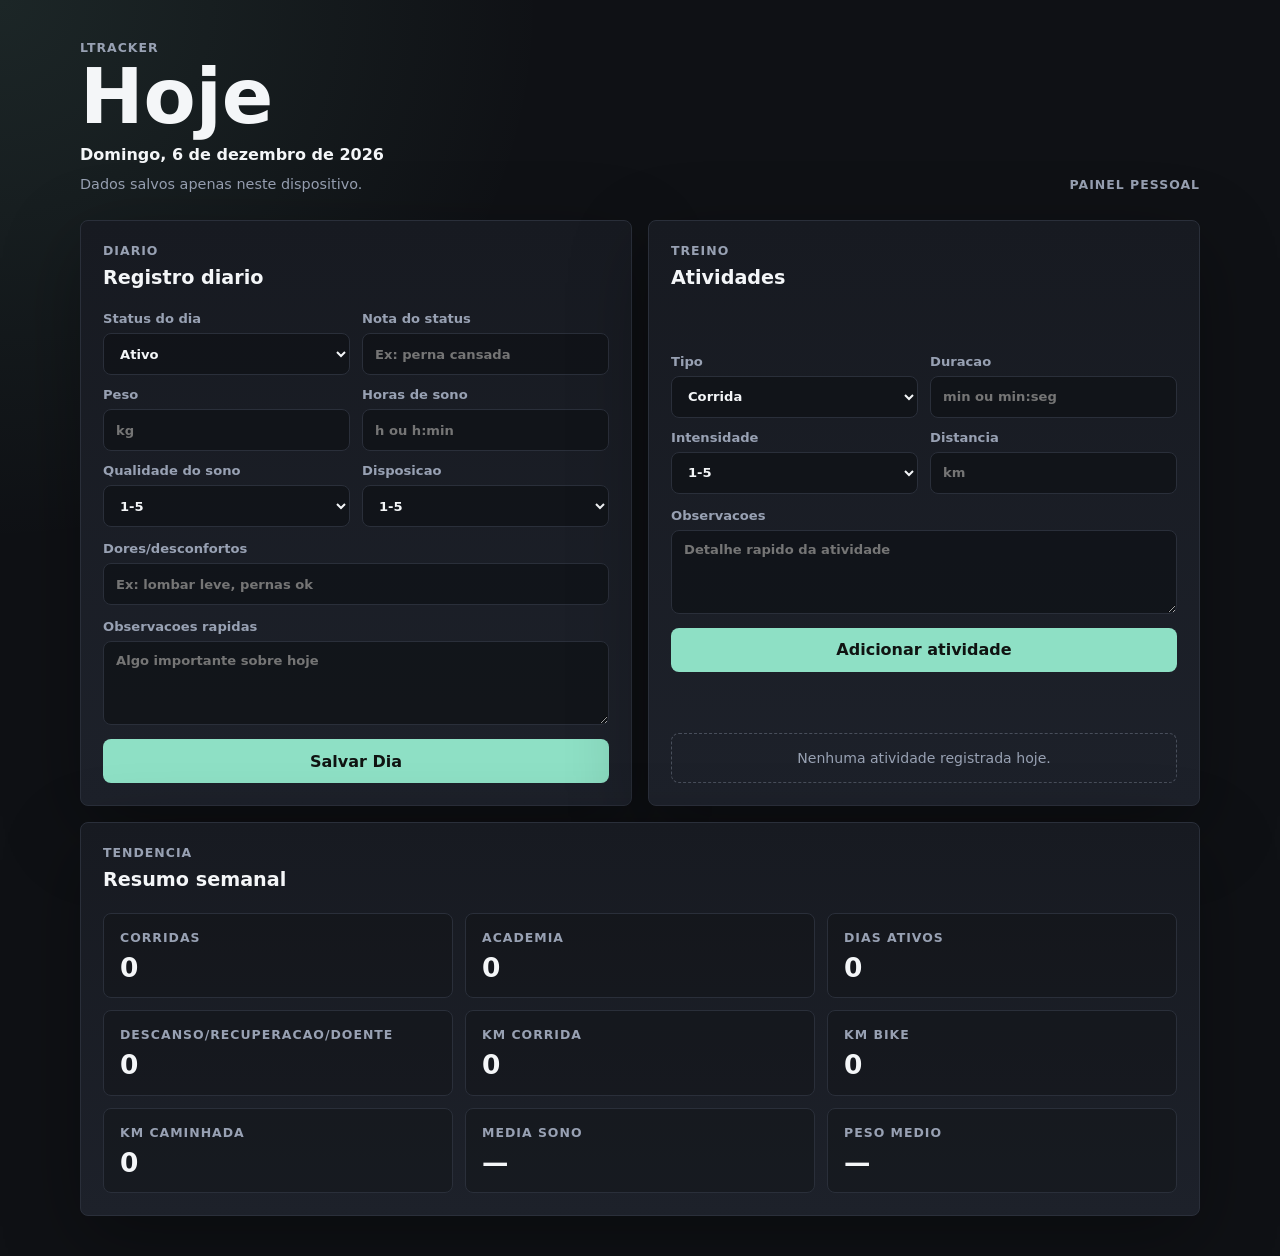
==== index.html @ cdd875db "Add editable workout templates" ====
<!DOCTYPE html>
<html lang="pt-BR">
  <head>
    <meta charset="UTF-8" />
    <meta name="viewport" content="width=device-width, initial-scale=1.0" />
    <title>LTracker</title>
    <link rel="stylesheet" href="style.css" />
  </head>
  <body>
    <main class="app-shell">
      <header class="topbar">
        <div>
          <p class="eyebrow">LTracker</p>
          <h1>Hoje</h1>
          <p class="current-date" id="current-date"></p>
          <p class="storage-note">Dados salvos apenas neste dispositivo.</p>
        </div>
        <p class="date-label">Painel pessoal</p>
      </header>

      <section class="today-grid" aria-label="Resumo de hoje">
        <article class="card">
          <div class="card-header">
            <p class="card-kicker">Diario</p>
            <h2>Registro diario</h2>
          </div>
          <form class="daily-form" id="daily-form">
            <div class="form-grid">
              <label>
                Status do dia
                <select id="dayStatus" name="dayStatus">
                  <option value="active">Ativo</option>
                  <option value="planned_rest">Descanso planejado</option>
                  <option value="recovery">Recuperacao</option>
                  <option value="sick">Doente</option>
                </select>
              </label>

              <label>
                Nota do status
                <input id="statusNote" name="statusNote" type="text" placeholder="Ex: perna cansada" />
              </label>

              <label>
                Peso
                <input id="weight" name="weight" type="text" inputmode="decimal" placeholder="kg" />
              </label>

              <label>
                Horas de sono
                <input id="sleepHours" name="sleepHours" type="text" inputmode="decimal" placeholder="h ou h:min" />
              </label>

              <label>
                Qualidade do sono
                <select id="sleepQuality" name="sleepQuality">
                  <option value="">1-5</option>
                  <option value="1">1</option>
                  <option value="2">2</option>
                  <option value="3">3</option>
                  <option value="4">4</option>
                  <option value="5">5</option>
                </select>
              </label>

              <label>
                Disposicao
                <select id="mood" name="mood">
                  <option value="">1-5</option>
                  <option value="1">1</option>
                  <option value="2">2</option>
                  <option value="3">3</option>
                  <option value="4">4</option>
                  <option value="5">5</option>
                </select>
              </label>
            </div>

            <label>
              Dores/desconfortos
              <input id="soreness" name="soreness" type="text" placeholder="Ex: lombar leve, pernas ok" />
            </label>

            <label>
              Observacoes rapidas
              <textarea id="notes" name="notes" rows="3" placeholder="Algo importante sobre hoje"></textarea>
            </label>

            <button type="submit">Salvar Dia</button>
          </form>
        </article>

        <article class="card">
          <div class="card-header">
            <p class="card-kicker">Treino</p>
            <h2>Atividades</h2>
          </div>
          <form class="activity-form" id="activity-form">
            <div class="form-grid">
              <label>
                Tipo
                <select id="activityType" name="activityType">
                  <option value="Corrida">Corrida</option>
                  <option value="Bike">Bike</option>
                  <option value="Caminhada">Caminhada</option>
                  <option value="Academia">Academia</option>
                </select>
              </label>

              <label>
                Duracao
                <input id="activityDuration" name="activityDuration" type="text" inputmode="decimal" placeholder="min ou min:seg" />
              </label>

              <label>
                Intensidade
                <select id="activityIntensity" name="activityIntensity">
                  <option value="">1-5</option>
                  <option value="1">1</option>
                  <option value="2">2</option>
                  <option value="3">3</option>
                  <option value="4">4</option>
                  <option value="5">5</option>
                </select>
              </label>

              <label class="distance-field">
                Distancia
                <input id="activityDistance" name="activityDistance" type="text" inputmode="decimal" placeholder="km" />
              </label>

              <label class="gym-field">
                Treino
                <select id="workoutPlan" name="workoutPlan">
                  <option value="">A/B</option>
                  <option value="A">A</option>
                  <option value="B">B</option>
                </select>
              </label>

              <label class="gym-field">
                Sensacao
                <select id="workoutFeeling" name="workoutFeeling">
                  <option value="">1-5</option>
                  <option value="1">1</option>
                  <option value="2">2</option>
                  <option value="3">3</option>
                  <option value="4">4</option>
                  <option value="5">5</option>
                </select>
              </label>
            </div>

            <label>
              Observacoes
              <textarea id="activityNotes" name="activityNotes" rows="3" placeholder="Detalhe rapido da atividade"></textarea>
            </label>

            <button type="submit">Adicionar atividade</button>
          </form>

          <button class="workout-toggle is-hidden" id="workout-toggle" type="button">
            Ver ficha do treino
          </button>

          <div class="activity-list" id="activity-list" aria-live="polite"></div>
        </article>

        <article class="card card-wide gym-card is-hidden" id="gym-card">
          <div class="card-header">
            <p class="card-kicker">Ficha de treino</p>
            <h2 id="gym-card-title">Treino A</h2>
          </div>
          <div class="template-actions">
            <button class="secondary-button" id="template-edit-toggle" type="button">Modo editar ficha</button>
          </div>

          <form class="exercise-add-form is-hidden" id="exercise-add-form">
            <label>
              + Adicionar exercicio
              <input id="newExerciseName" name="newExerciseName" type="text" placeholder="Nome do exercicio" />
            </label>
            <button type="submit">Adicionar</button>
          </form>

          <div class="gym-workouts" id="gym-workouts" aria-live="polite">
            <section class="gym-workout">
              <h3>Treino A</h3>
              <div class="gym-exercise-list" id="gym-workout-a"></div>
            </section>

            <section class="gym-workout">
              <h3>Treino B</h3>
              <div class="gym-exercise-list" id="gym-workout-b"></div>
            </section>
          </div>
        </article>

        <article class="card card-wide">
          <div class="card-header">
            <p class="card-kicker">Tendencia</p>
            <h2>Resumo semanal</h2>
          </div>
          <div class="weekly-summary" id="weekly-summary">
            <div class="metric">
              <span class="metric-label">Corridas</span>
              <strong id="weekly-runs">0</strong>
            </div>

            <div class="metric">
              <span class="metric-label">Academia</span>
              <strong id="weekly-gym">0</strong>
            </div>

            <div class="metric">
              <span class="metric-label">Dias ativos</span>
              <strong id="weekly-active-days">0</strong>
            </div>

            <div class="metric">
              <span class="metric-label">Descanso/recuperacao/doente</span>
              <strong id="weekly-rest-days">0</strong>
            </div>

            <div class="metric">
              <span class="metric-label">Km corrida</span>
              <strong id="weekly-run-km">0</strong>
            </div>

            <div class="metric">
              <span class="metric-label">Km bike</span>
              <strong id="weekly-bike-km">0</strong>
            </div>

            <div class="metric">
              <span class="metric-label">Km caminhada</span>
              <strong id="weekly-walk-km">0</strong>
            </div>

            <div class="metric">
              <span class="metric-label">Media sono</span>
              <strong id="weekly-sleep">&mdash;</strong>
            </div>

            <div class="metric">
              <span class="metric-label">Peso medio</span>
              <strong id="weekly-weight">&mdash;</strong>
            </div>
          </div>
        </article>
      </section>
    </main>

    <script src="app.js"></script>
  </body>
</html>
---- style.css ----
:root {
  color-scheme: dark;
  --bg: #0f1115;
  --panel: #171a21;
  --panel-soft: #1d212a;
  --border: #2a2f3a;
  --text: #f4f6f8;
  --muted: #98a1b3;
  --accent: #8ee0c5;
  --shadow: 0 24px 80px rgba(0, 0, 0, 0.32);
}

* {
  box-sizing: border-box;
}

body {
  margin: 0;
  min-height: 100vh;
  font-family: Inter, ui-sans-serif, system-ui, -apple-system, BlinkMacSystemFont,
    "Segoe UI", sans-serif;
  background:
    radial-gradient(circle at top left, rgba(142, 224, 197, 0.1), transparent 34rem),
    var(--bg);
  color: var(--text);
}

.app-shell {
  width: min(1120px, calc(100% - 32px));
  margin: 0 auto;
  padding: 40px 0;
}

.topbar {
  display: flex;
  align-items: flex-end;
  justify-content: space-between;
  gap: 24px;
  margin-bottom: 28px;
}

.storage-note {
  margin: 12px 0 0;
  color: var(--muted);
  font-size: 0.9rem;
}

.current-date {
  margin: 12px 0 0;
  color: var(--text);
  font-size: 1rem;
  font-weight: 700;
}

.eyebrow,
.card-kicker,
.date-label {
  margin: 0;
  color: var(--muted);
  font-size: 0.78rem;
  font-weight: 700;
  letter-spacing: 0.08em;
  text-transform: uppercase;
}

h1,
h2 {
  margin: 0;
  letter-spacing: 0;
}

h1 {
  margin-top: 6px;
  font-size: clamp(2.25rem, 6vw, 4.75rem);
  line-height: 0.95;
}

h2 {
  margin-top: 8px;
  font-size: 1.2rem;
}

input,
select,
textarea,
button {
  font: inherit;
}

.today-grid {
  display: grid;
  grid-template-columns: repeat(2, minmax(0, 1fr));
  gap: 16px;
}

.card {
  min-height: 230px;
  display: flex;
  flex-direction: column;
  justify-content: space-between;
  padding: 22px;
  border: 1px solid var(--border);
  border-radius: 8px;
  background: linear-gradient(180deg, var(--panel), var(--panel-soft));
  box-shadow: var(--shadow);
}

.card-wide {
  grid-column: 1 / -1;
  min-height: 190px;
}

.card-header {
  display: flex;
  flex-direction: column;
}

.daily-form,
.activity-form,
.exercise-add-form {
  display: grid;
  gap: 14px;
  margin-top: 22px;
}

.form-grid {
  display: grid;
  grid-template-columns: repeat(2, minmax(0, 1fr));
  gap: 12px;
}

label {
  display: grid;
  gap: 7px;
  color: var(--muted);
  font-size: 0.82rem;
  font-weight: 700;
}

input,
select,
textarea {
  width: 100%;
  border: 1px solid var(--border);
  border-radius: 8px;
  background: rgba(15, 17, 21, 0.72);
  color: var(--text);
  outline: none;
}

input,
select {
  height: 42px;
  padding: 0 12px;
}

textarea {
  min-height: 84px;
  resize: vertical;
  padding: 11px 12px;
}

input:focus,
select:focus,
textarea:focus {
  border-color: rgba(142, 224, 197, 0.82);
  box-shadow: 0 0 0 3px rgba(142, 224, 197, 0.12);
}

button {
  height: 44px;
  border: 0;
  border-radius: 8px;
  background: var(--accent);
  color: #101412;
  cursor: pointer;
  font-weight: 800;
}

button:hover {
  filter: brightness(1.04);
}

.workout-toggle {
  margin-top: 16px;
  background: rgba(142, 224, 197, 0.12);
  color: var(--accent);
  border: 1px solid rgba(142, 224, 197, 0.32);
}

.secondary-button {
  background: rgba(142, 224, 197, 0.12);
  color: var(--accent);
  border: 1px solid rgba(142, 224, 197, 0.32);
}

.template-actions {
  display: flex;
  justify-content: flex-start;
  margin-top: 18px;
}

.is-hidden {
  display: none;
}

.activity-list {
  display: grid;
  gap: 10px;
  margin-top: 18px;
}

.activity-item {
  display: grid;
  gap: 8px;
  padding: 14px;
  border: 1px solid var(--border);
  border-radius: 8px;
  background: rgba(15, 17, 21, 0.42);
}

.activity-title {
  display: flex;
  align-items: center;
  justify-content: space-between;
  gap: 12px;
  margin: 0;
  color: var(--text);
  font-size: 0.96rem;
  font-weight: 800;
}

.activity-meta,
.activity-notes,
.activity-empty {
  margin: 0;
  color: var(--muted);
  font-size: 0.88rem;
  line-height: 1.45;
}

.activity-empty {
  padding: 14px;
  border: 1px dashed rgba(152, 161, 179, 0.36);
  border-radius: 8px;
  text-align: center;
}

.gym-workouts {
  display: grid;
  grid-template-columns: repeat(2, minmax(0, 1fr));
  gap: 14px;
  margin-top: 20px;
}

.gym-workout {
  display: grid;
  align-content: start;
  gap: 12px;
}

.gym-workout h3 {
  margin: 0;
  color: var(--text);
  font-size: 0.98rem;
}

.gym-exercise-list {
  display: grid;
  gap: 10px;
}

.gym-exercise-item {
  display: grid;
  grid-template-columns: minmax(0, 1fr) auto;
  align-items: center;
  gap: 12px;
  padding: 14px;
  border: 1px solid var(--border);
  border-radius: 8px;
  background: rgba(15, 17, 21, 0.42);
}

.gym-exercise-content {
  min-width: 0;
  display: grid;
  gap: 10px;
}

.exercise-actions {
  display: flex;
  gap: 6px;
}

.exercise-actions button,
.photo-toggle {
  width: 36px;
  height: 36px;
  padding: 0;
  background: rgba(244, 246, 248, 0.08);
  color: var(--text);
  border: 1px solid var(--border);
}

.exercise-actions button:hover,
.photo-toggle:hover {
  border-color: rgba(142, 224, 197, 0.56);
}

.template-exercise-form {
  display: grid;
  grid-template-columns: repeat(2, minmax(0, 1fr));
  gap: 10px;
}

.template-exercise-form label {
  font-size: 0.76rem;
}

.template-exercise-form textarea {
  min-height: 70px;
}

.template-exercise-form button {
  align-self: end;
  height: 38px;
}

.gym-exercise-photo {
  width: min(100%, 320px);
  max-height: 220px;
  border: 1px solid var(--border);
  border-radius: 8px;
  object-fit: cover;
}

.weekly-summary {
  display: grid;
  grid-template-columns: repeat(3, minmax(0, 1fr));
  gap: 12px;
  margin-top: 22px;
}

.metric {
  display: grid;
  gap: 8px;
  padding: 16px;
  border: 1px solid var(--border);
  border-radius: 8px;
  background: rgba(15, 17, 21, 0.42);
}

.metric-label {
  color: var(--muted);
  font-size: 0.78rem;
  font-weight: 800;
  letter-spacing: 0.08em;
  line-height: 1.35;
  overflow-wrap: anywhere;
  text-transform: uppercase;
}

.metric strong {
  color: var(--text);
  font-size: 1.65rem;
  line-height: 1;
}

.empty-state {
  min-height: 96px;
  display: flex;
  align-items: center;
  justify-content: center;
  padding: 18px;
  border: 1px dashed rgba(152, 161, 179, 0.36);
  border-radius: 8px;
  background: rgba(15, 17, 21, 0.38);
  color: var(--muted);
  text-align: center;
}

.empty-state p {
  max-width: 26rem;
  margin: 0;
  line-height: 1.55;
}

@media (max-width: 720px) {
  .app-shell {
    width: min(100% - 24px, 1120px);
    padding: 24px 0;
  }

  .topbar {
    align-items: flex-start;
    flex-direction: column;
    gap: 14px;
  }

  .today-grid {
    grid-template-columns: 1fr;
  }

  .form-grid {
    grid-template-columns: 1fr;
  }

  .weekly-summary {
    grid-template-columns: repeat(2, minmax(0, 1fr));
  }

  .card {
    min-height: 210px;
    padding: 16px;
  }

  .daily-form,
  .activity-form,
  .exercise-add-form,
  .weekly-summary {
    margin-top: 18px;
  }

  .gym-workouts {
    grid-template-columns: 1fr;
  }

  .gym-exercise-item {
    grid-template-columns: 1fr;
  }

  .exercise-actions {
    justify-content: flex-start;
  }

  .template-exercise-form {
    grid-template-columns: 1fr;
  }
}

@media (max-width: 460px) {
  .weekly-summary {
    grid-template-columns: 1fr;
  }
}
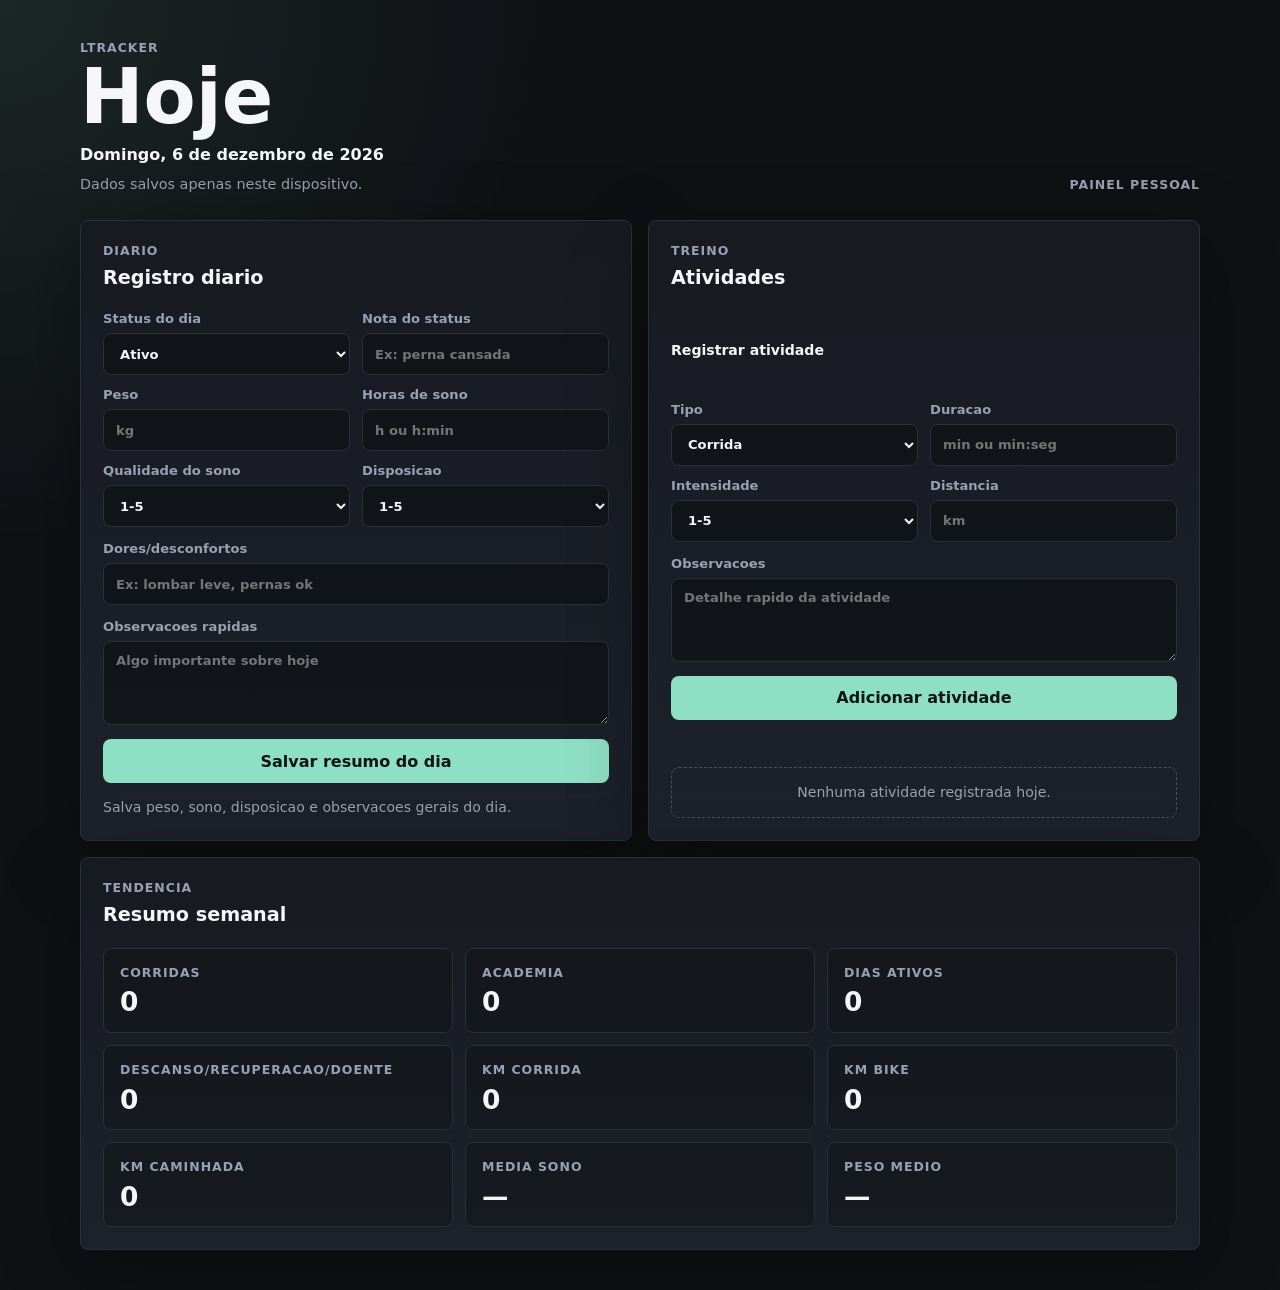
==== commit 70151549: "Add training tracking foundation" ====
--- a/index.html
+++ b/index.html
@@ -86,7 +86,8 @@
               <textarea id="notes" name="notes" rows="3" placeholder="Algo importante sobre hoje"></textarea>
             </label>
 
-            <button type="submit">Salvar Dia</button>
+            <button type="submit">Salvar resumo do dia</button>
+            <p class="form-note">Salva peso, sono, disposicao e observacoes gerais do dia.</p>
           </form>
         </article>
 
@@ -95,6 +96,7 @@
             <p class="card-kicker">Treino</p>
             <h2>Atividades</h2>
           </div>
+          <p class="section-title">Registrar atividade</p>
           <form class="activity-form" id="activity-form">
             <div class="form-grid">
               <label>
--- a/style.css
+++ b/style.css
@@ -123,6 +123,24 @@
   margin-top: 22px;
 }
 
+.section-title,
+.form-note {
+  margin: 0;
+  color: var(--muted);
+  font-size: 0.88rem;
+  line-height: 1.45;
+}
+
+.section-title {
+  margin-top: 22px;
+  color: var(--text);
+  font-weight: 800;
+}
+
+.section-title + .activity-form {
+  margin-top: 12px;
+}
+
 .form-grid {
   display: grid;
   grid-template-columns: repeat(2, minmax(0, 1fr));
@@ -228,6 +246,67 @@
   color: var(--text);
   font-size: 0.96rem;
   font-weight: 800;
+}
+
+.muscle-badge {
+  flex: 0 0 auto;
+  padding: 4px 8px;
+  border: 1px solid rgba(244, 246, 248, 0.16);
+  border-radius: 999px;
+  background: rgba(244, 246, 248, 0.08);
+  color: var(--text);
+  font-size: 0.7rem;
+  font-weight: 800;
+}
+
+.muscle-shoulder {
+  background: rgba(142, 224, 197, 0.12);
+  border-color: rgba(142, 224, 197, 0.28);
+}
+
+.muscle-chest {
+  background: rgba(240, 151, 135, 0.12);
+  border-color: rgba(240, 151, 135, 0.28);
+}
+
+.muscle-back {
+  background: rgba(125, 181, 245, 0.12);
+  border-color: rgba(125, 181, 245, 0.28);
+}
+
+.muscle-biceps {
+  background: rgba(212, 174, 255, 0.12);
+  border-color: rgba(212, 174, 255, 0.28);
+}
+
+.muscle-triceps {
+  background: rgba(255, 206, 116, 0.12);
+  border-color: rgba(255, 206, 116, 0.28);
+}
+
+.muscle-quads {
+  background: rgba(154, 214, 132, 0.12);
+  border-color: rgba(154, 214, 132, 0.28);
+}
+
+.muscle-hamstrings {
+  background: rgba(255, 159, 196, 0.12);
+  border-color: rgba(255, 159, 196, 0.28);
+}
+
+.muscle-legs {
+  background: rgba(164, 197, 255, 0.12);
+  border-color: rgba(164, 197, 255, 0.28);
+}
+
+.muscle-glutes {
+  background: rgba(255, 177, 109, 0.12);
+  border-color: rgba(255, 177, 109, 0.28);
+}
+
+.muscle-calves {
+  background: rgba(189, 232, 139, 0.12);
+  border-color: rgba(189, 232, 139, 0.28);
 }
 
 .activity-meta,
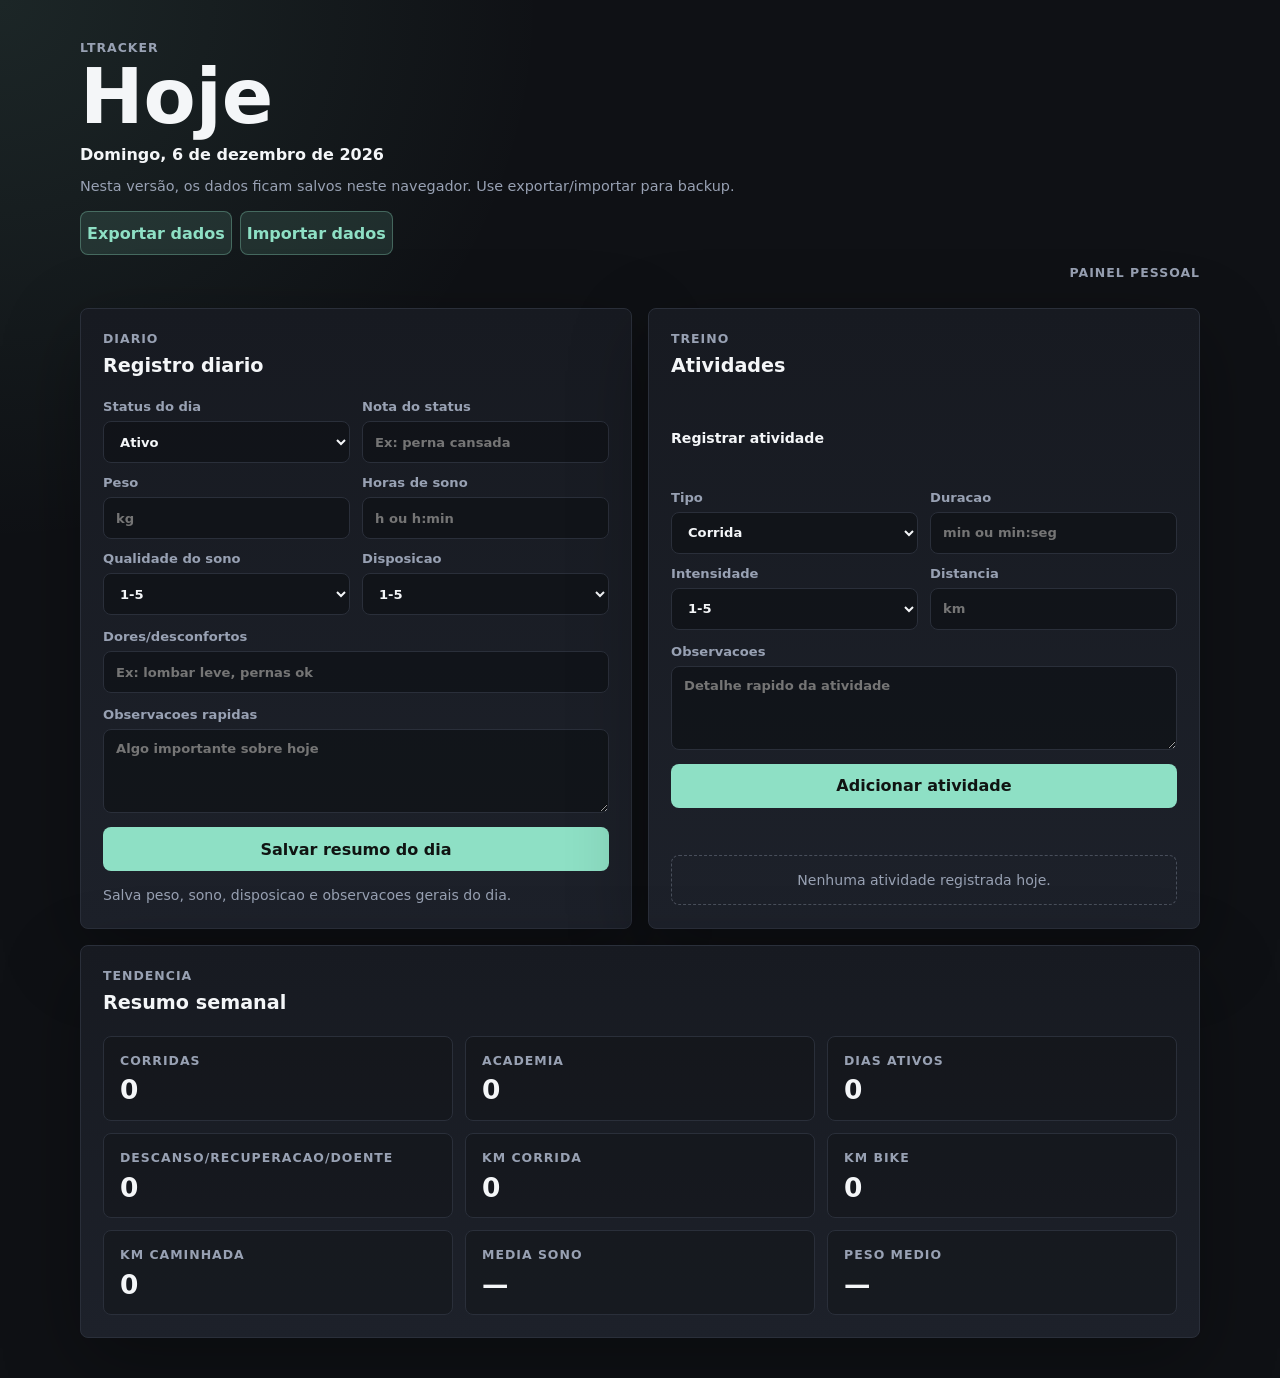
==== commit 12bf44fa: "Add JSON backup import export" ====
--- a/index.html
+++ b/index.html
@@ -13,7 +13,13 @@
           <p class="eyebrow">LTracker</p>
           <h1>Hoje</h1>
           <p class="current-date" id="current-date"></p>
-          <p class="storage-note">Dados salvos apenas neste dispositivo.</p>
+          <p class="storage-note">Nesta versão, os dados ficam salvos neste navegador. Use exportar/importar para backup.</p>
+          <div class="backup-actions" aria-label="Backup dos dados">
+            <button class="secondary-button" id="export-data" type="button">Exportar dados</button>
+            <button class="secondary-button" id="import-data" type="button">Importar dados</button>
+            <input class="is-hidden" id="import-file" type="file" accept="application/json,.json" />
+          </div>
+          <p class="backup-status" id="backup-status" role="status" aria-live="polite"></p>
         </div>
         <p class="date-label">Painel pessoal</p>
       </header>
--- a/style.css
+++ b/style.css
@@ -43,6 +43,7 @@
   margin: 12px 0 0;
   color: var(--muted);
   font-size: 0.9rem;
+  line-height: 1.45;
 }
 
 .current-date {
@@ -210,6 +211,25 @@
   background: rgba(142, 224, 197, 0.12);
   color: var(--accent);
   border: 1px solid rgba(142, 224, 197, 0.32);
+}
+
+.backup-actions {
+  display: flex;
+  flex-wrap: wrap;
+  gap: 8px;
+  margin-top: 14px;
+}
+
+.backup-actions button {
+  min-width: 136px;
+}
+
+.backup-status {
+  min-height: 1.3em;
+  margin: 8px 0 0;
+  color: var(--muted);
+  font-size: 0.82rem;
+  line-height: 1.3;
 }
 
 .template-actions {
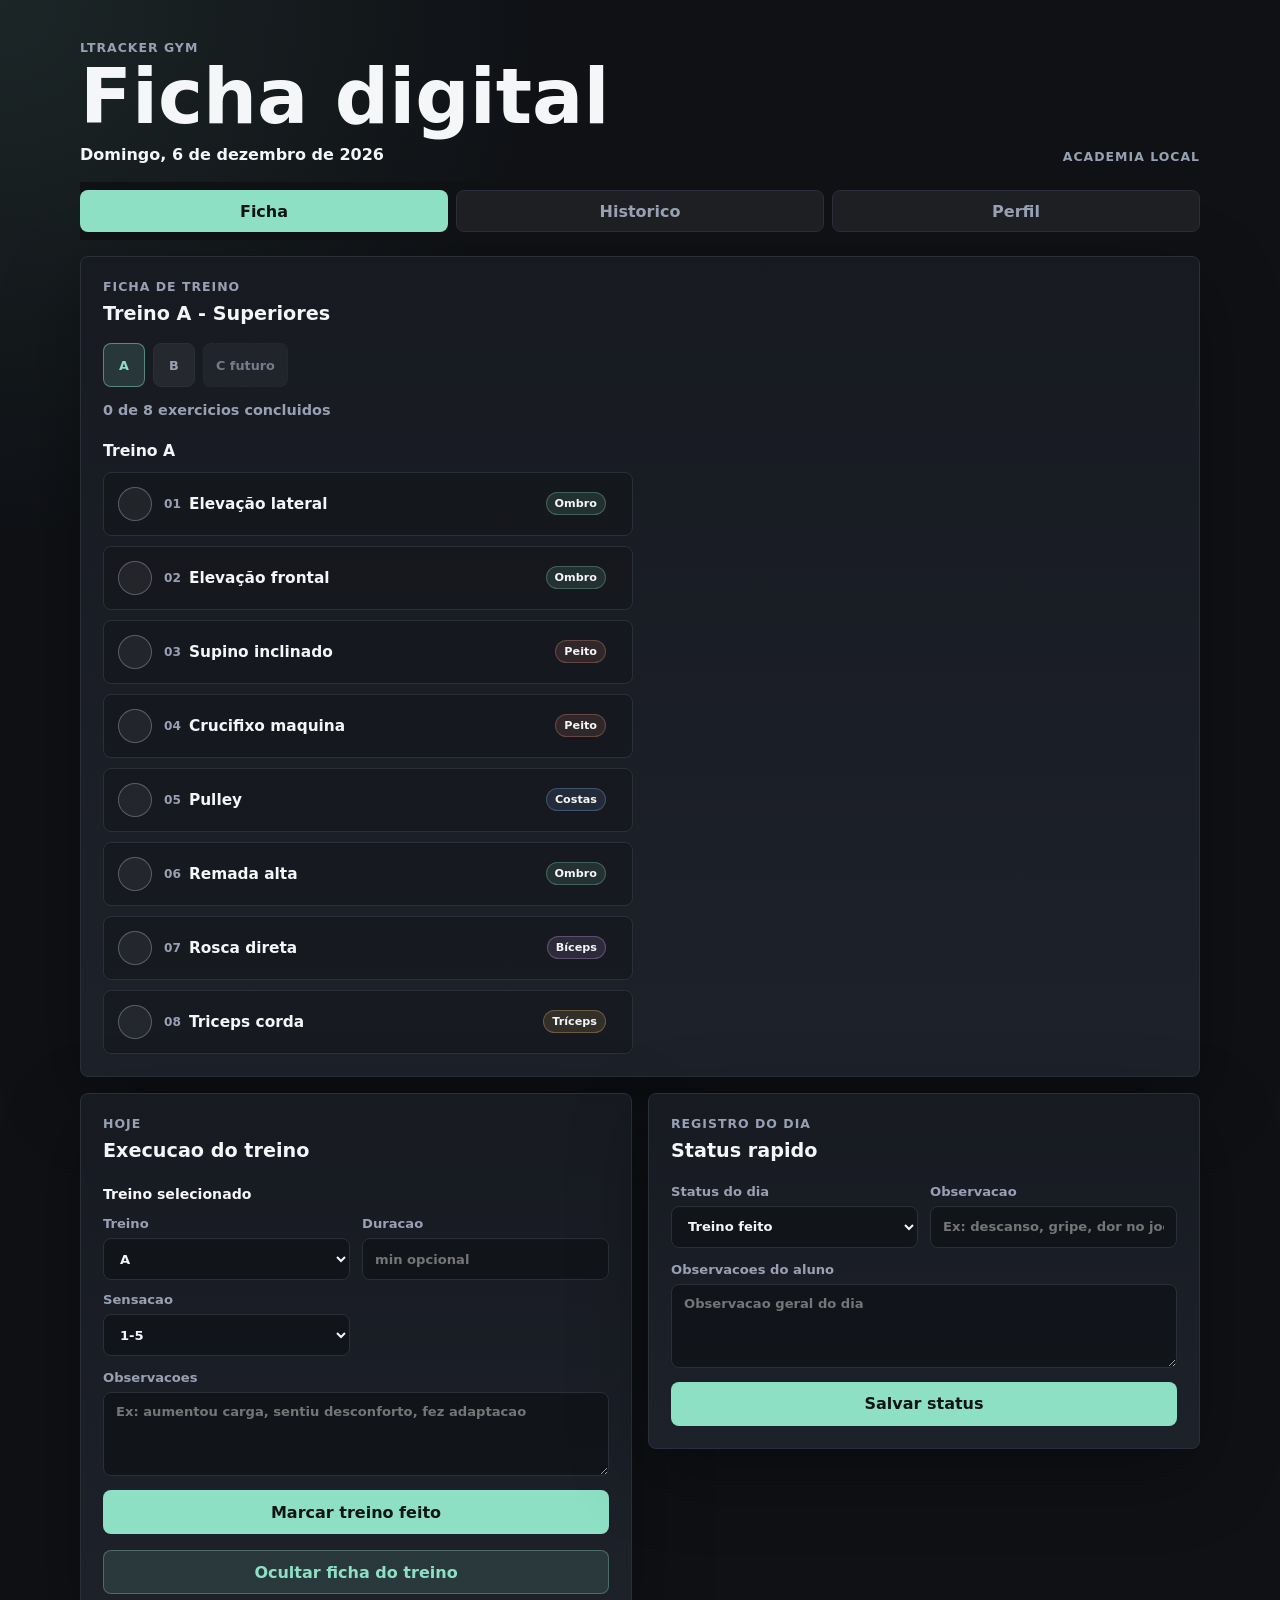
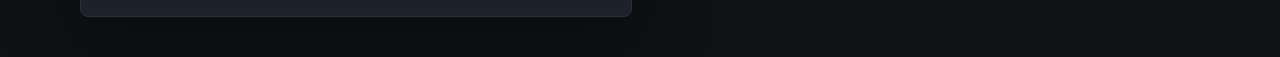
==== commit 5041a247: "Build LTracker Gym training flow" ====
--- a/index.html
+++ b/index.html
@@ -3,259 +3,234 @@
   <head>
     <meta charset="UTF-8" />
     <meta name="viewport" content="width=device-width, initial-scale=1.0" />
-    <title>LTracker</title>
+    <title>LTracker Gym</title>
     <link rel="stylesheet" href="style.css" />
   </head>
   <body>
     <main class="app-shell">
       <header class="topbar">
         <div>
-          <p class="eyebrow">LTracker</p>
-          <h1>Hoje</h1>
+          <p class="eyebrow">LTracker Gym</p>
+          <h1>Ficha digital</h1>
           <p class="current-date" id="current-date"></p>
-          <p class="storage-note">Nesta versão, os dados ficam salvos neste navegador. Use exportar/importar para backup.</p>
-          <div class="backup-actions" aria-label="Backup dos dados">
-            <button class="secondary-button" id="export-data" type="button">Exportar dados</button>
-            <button class="secondary-button" id="import-data" type="button">Importar dados</button>
-            <input class="is-hidden" id="import-file" type="file" accept="application/json,.json" />
-          </div>
-          <p class="backup-status" id="backup-status" role="status" aria-live="polite"></p>
         </div>
-        <p class="date-label">Painel pessoal</p>
+        <p class="date-label">Academia local</p>
       </header>
 
-      <section class="today-grid" aria-label="Resumo de hoje">
-        <article class="card">
-          <div class="card-header">
-            <p class="card-kicker">Diario</p>
-            <h2>Registro diario</h2>
-          </div>
-          <form class="daily-form" id="daily-form">
-            <div class="form-grid">
+      <nav class="app-tabs" aria-label="Areas do LTracker Gym">
+        <button class="tab-button is-active" type="button" data-tab-target="tab-ficha">Ficha</button>
+        <button class="tab-button" type="button" data-tab-target="tab-historico">Historico</button>
+        <button class="tab-button" type="button" data-tab-target="tab-perfil">Perfil</button>
+      </nav>
+
+      <section class="tab-panel" id="tab-ficha" aria-label="Ficha de treino">
+        <div class="today-grid gym-layout">
+          <article class="card card-wide gym-card" id="gym-card">
+            <div class="card-header">
+              <p class="card-kicker">Ficha de treino</p>
+              <h2 id="gym-card-title">Treino A</h2>
+            </div>
+
+            <div class="workout-tabs" aria-label="Treinos disponiveis">
+              <button class="workout-tab is-active" type="button" data-workout="A">A</button>
+              <button class="workout-tab" type="button" data-workout="B">B</button>
+              <button class="workout-tab is-muted" type="button" disabled>C futuro</button>
+            </div>
+            <p class="workout-progress" id="workout-progress">0 de 0 exercicios concluidos</p>
+
+            <form class="exercise-add-form is-hidden" id="exercise-add-form">
               <label>
-                Status do dia
-                <select id="dayStatus" name="dayStatus">
-                  <option value="active">Ativo</option>
-                  <option value="planned_rest">Descanso planejado</option>
-                  <option value="recovery">Recuperacao</option>
-                  <option value="sick">Doente</option>
-                </select>
+                + Adicionar exercicio
+                <input id="newExerciseName" name="newExerciseName" type="text" placeholder="Nome do exercicio" />
               </label>
+              <button type="submit">Adicionar</button>
+            </form>
+
+            <div class="gym-workouts" id="gym-workouts" aria-live="polite">
+              <section class="gym-workout">
+                <h3 id="active-workout-heading">Treino A</h3>
+                <div class="gym-exercise-list" id="gym-workout-active"></div>
+              </section>
+            </div>
+          </article>
+
+          <article class="card">
+            <div class="card-header">
+              <p class="card-kicker">Hoje</p>
+              <h2>Execucao do treino</h2>
+            </div>
+            <p class="section-title">Treino selecionado</p>
+            <form class="activity-form" id="activity-form">
+              <div class="form-grid">
+                <input id="activityType" name="activityType" type="hidden" value="Academia" />
+
+                <label>
+                  Treino
+                  <select id="workoutPlan" name="workoutPlan">
+                    <option value="A">A</option>
+                    <option value="B">B</option>
+                  </select>
+                </label>
+
+                <label>
+                  Duracao
+                  <input id="activityDuration" name="activityDuration" type="text" inputmode="decimal" placeholder="min opcional" />
+                </label>
+
+                <label class="is-hidden">
+                  Intensidade
+                  <select id="activityIntensity" name="activityIntensity">
+                    <option value="">1-5</option>
+                    <option value="1">1</option>
+                    <option value="2">2</option>
+                    <option value="3">3</option>
+                    <option value="4">4</option>
+                    <option value="5">5</option>
+                  </select>
+                </label>
+
+                <label class="distance-field">
+                  Distancia
+                  <input id="activityDistance" name="activityDistance" type="text" inputmode="decimal" placeholder="km" />
+                </label>
+
+                <label class="gym-field">
+                  Sensacao
+                  <select id="workoutFeeling" name="workoutFeeling">
+                    <option value="">1-5</option>
+                    <option value="1">1</option>
+                    <option value="2">2</option>
+                    <option value="3">3</option>
+                    <option value="4">4</option>
+                    <option value="5">5</option>
+                  </select>
+                </label>
+              </div>
 
               <label>
-                Nota do status
-                <input id="statusNote" name="statusNote" type="text" placeholder="Ex: perna cansada" />
+                Observacoes
+                <textarea id="activityNotes" name="activityNotes" rows="3" placeholder="Ex: aumentou carga, sentiu desconforto, fez adaptacao"></textarea>
               </label>
 
+              <button type="submit">Marcar treino feito</button>
+            </form>
+
+            <button class="workout-toggle" id="workout-toggle" type="button">
+              Ocultar ficha do treino
+            </button>
+          </article>
+
+          <article class="card status-card">
+            <div class="card-header">
+              <p class="card-kicker">Registro do dia</p>
+              <h2>Status rapido</h2>
+            </div>
+            <form class="daily-form" id="daily-form">
+              <div class="form-grid">
+                <label>
+                  Status do dia
+                  <select id="dayStatus" name="dayStatus">
+                    <option value="active">Treino feito</option>
+                    <option value="planned_rest">Descanso</option>
+                    <option value="recovery">Recuperacao</option>
+                    <option value="sick">Doente</option>
+                  </select>
+                </label>
+
+                <label>
+                  Observacao
+                  <input id="statusNote" name="statusNote" type="text" placeholder="Ex: descanso, gripe, dor no joelho" />
+                </label>
+
+                <input id="weight" name="weight" type="hidden" />
+                <input id="sleepHours" name="sleepHours" type="hidden" />
+                <input id="sleepQuality" name="sleepQuality" type="hidden" />
+                <input id="mood" name="mood" type="hidden" />
+                <input id="soreness" name="soreness" type="hidden" />
+              </div>
+
               <label>
-                Peso
-                <input id="weight" name="weight" type="text" inputmode="decimal" placeholder="kg" />
+                Observacoes do aluno
+                <textarea id="notes" name="notes" rows="3" placeholder="Observacao geral do dia"></textarea>
               </label>
 
-              <label>
-                Horas de sono
-                <input id="sleepHours" name="sleepHours" type="text" inputmode="decimal" placeholder="h ou h:min" />
-              </label>
-
-              <label>
-                Qualidade do sono
-                <select id="sleepQuality" name="sleepQuality">
-                  <option value="">1-5</option>
-                  <option value="1">1</option>
-                  <option value="2">2</option>
-                  <option value="3">3</option>
-                  <option value="4">4</option>
-                  <option value="5">5</option>
-                </select>
-              </label>
-
-              <label>
-                Disposicao
-                <select id="mood" name="mood">
-                  <option value="">1-5</option>
-                  <option value="1">1</option>
-                  <option value="2">2</option>
-                  <option value="3">3</option>
-                  <option value="4">4</option>
-                  <option value="5">5</option>
-                </select>
-              </label>
-            </div>
-
-            <label>
-              Dores/desconfortos
-              <input id="soreness" name="soreness" type="text" placeholder="Ex: lombar leve, pernas ok" />
-            </label>
-
-            <label>
-              Observacoes rapidas
-              <textarea id="notes" name="notes" rows="3" placeholder="Algo importante sobre hoje"></textarea>
-            </label>
-
-            <button type="submit">Salvar resumo do dia</button>
-            <p class="form-note">Salva peso, sono, disposicao e observacoes gerais do dia.</p>
-          </form>
-        </article>
-
-        <article class="card">
-          <div class="card-header">
-            <p class="card-kicker">Treino</p>
-            <h2>Atividades</h2>
-          </div>
-          <p class="section-title">Registrar atividade</p>
-          <form class="activity-form" id="activity-form">
-            <div class="form-grid">
-              <label>
-                Tipo
-                <select id="activityType" name="activityType">
-                  <option value="Corrida">Corrida</option>
-                  <option value="Bike">Bike</option>
-                  <option value="Caminhada">Caminhada</option>
-                  <option value="Academia">Academia</option>
-                </select>
-              </label>
-
-              <label>
-                Duracao
-                <input id="activityDuration" name="activityDuration" type="text" inputmode="decimal" placeholder="min ou min:seg" />
-              </label>
-
-              <label>
-                Intensidade
-                <select id="activityIntensity" name="activityIntensity">
-                  <option value="">1-5</option>
-                  <option value="1">1</option>
-                  <option value="2">2</option>
-                  <option value="3">3</option>
-                  <option value="4">4</option>
-                  <option value="5">5</option>
-                </select>
-              </label>
-
-              <label class="distance-field">
-                Distancia
-                <input id="activityDistance" name="activityDistance" type="text" inputmode="decimal" placeholder="km" />
-              </label>
-
-              <label class="gym-field">
-                Treino
-                <select id="workoutPlan" name="workoutPlan">
-                  <option value="">A/B</option>
-                  <option value="A">A</option>
-                  <option value="B">B</option>
-                </select>
-              </label>
-
-              <label class="gym-field">
-                Sensacao
-                <select id="workoutFeeling" name="workoutFeeling">
-                  <option value="">1-5</option>
-                  <option value="1">1</option>
-                  <option value="2">2</option>
-                  <option value="3">3</option>
-                  <option value="4">4</option>
-                  <option value="5">5</option>
-                </select>
-              </label>
-            </div>
-
-            <label>
-              Observacoes
-              <textarea id="activityNotes" name="activityNotes" rows="3" placeholder="Detalhe rapido da atividade"></textarea>
-            </label>
-
-            <button type="submit">Adicionar atividade</button>
-          </form>
-
-          <button class="workout-toggle is-hidden" id="workout-toggle" type="button">
-            Ver ficha do treino
-          </button>
-
-          <div class="activity-list" id="activity-list" aria-live="polite"></div>
-        </article>
-
-        <article class="card card-wide gym-card is-hidden" id="gym-card">
-          <div class="card-header">
-            <p class="card-kicker">Ficha de treino</p>
-            <h2 id="gym-card-title">Treino A</h2>
-          </div>
-          <div class="template-actions">
-            <button class="secondary-button" id="template-edit-toggle" type="button">Modo editar ficha</button>
-          </div>
-
-          <form class="exercise-add-form is-hidden" id="exercise-add-form">
-            <label>
-              + Adicionar exercicio
-              <input id="newExerciseName" name="newExerciseName" type="text" placeholder="Nome do exercicio" />
-            </label>
-            <button type="submit">Adicionar</button>
-          </form>
-
-          <div class="gym-workouts" id="gym-workouts" aria-live="polite">
-            <section class="gym-workout">
-              <h3>Treino A</h3>
-              <div class="gym-exercise-list" id="gym-workout-a"></div>
-            </section>
-
-            <section class="gym-workout">
-              <h3>Treino B</h3>
-              <div class="gym-exercise-list" id="gym-workout-b"></div>
-            </section>
-          </div>
-        </article>
-
+              <button type="submit">Salvar status</button>
+            </form>
+          </article>
+        </div>
+      </section>
+
+      <section class="tab-panel" id="tab-historico" aria-label="Historico simples" hidden>
         <article class="card card-wide">
           <div class="card-header">
-            <p class="card-kicker">Tendencia</p>
-            <h2>Resumo semanal</h2>
+            <p class="card-kicker">Historico</p>
+            <h2>Linha do tempo</h2>
           </div>
-          <div class="weekly-summary" id="weekly-summary">
-            <div class="metric">
-              <span class="metric-label">Corridas</span>
-              <strong id="weekly-runs">0</strong>
-            </div>
-
-            <div class="metric">
-              <span class="metric-label">Academia</span>
-              <strong id="weekly-gym">0</strong>
-            </div>
-
-            <div class="metric">
-              <span class="metric-label">Dias ativos</span>
-              <strong id="weekly-active-days">0</strong>
-            </div>
-
-            <div class="metric">
-              <span class="metric-label">Descanso/recuperacao/doente</span>
-              <strong id="weekly-rest-days">0</strong>
-            </div>
-
-            <div class="metric">
-              <span class="metric-label">Km corrida</span>
-              <strong id="weekly-run-km">0</strong>
-            </div>
-
-            <div class="metric">
-              <span class="metric-label">Km bike</span>
-              <strong id="weekly-bike-km">0</strong>
-            </div>
-
-            <div class="metric">
-              <span class="metric-label">Km caminhada</span>
-              <strong id="weekly-walk-km">0</strong>
-            </div>
-
-            <div class="metric">
-              <span class="metric-label">Media sono</span>
-              <strong id="weekly-sleep">&mdash;</strong>
-            </div>
-
-            <div class="metric">
-              <span class="metric-label">Peso medio</span>
-              <strong id="weekly-weight">&mdash;</strong>
+          <div class="history-summary" id="history-summary">
+            <div class="metric">
+              <span class="metric-label">Treinos feitos</span>
+              <strong id="history-workouts">0</strong>
+            </div>
+
+            <div class="metric">
+              <span class="metric-label">Ultimo treino</span>
+              <strong id="history-last-workout">-</strong>
+            </div>
+
+            <div class="metric">
+              <span class="metric-label">Sequencia recente</span>
+              <strong id="history-streak">0</strong>
+            </div>
+
+            <div class="metric">
+              <span class="metric-label">Treino ativo</span>
+              <strong id="history-active-workout">A</strong>
             </div>
           </div>
+          <div class="history-advice" id="history-advice" aria-live="polite"></div>
+          <div class="timeline-list" id="timeline-list" aria-live="polite"></div>
         </article>
+      </section>
+
+      <section class="tab-panel" id="tab-perfil" aria-label="Perfil e configuracoes" hidden>
+        <div class="today-grid">
+          <article class="card student-card">
+            <div class="card-header">
+              <p class="card-kicker">Aluno atual</p>
+              <h2>Perfil local</h2>
+            </div>
+            <label>
+              Nome do aluno
+              <input id="student-name" name="studentName" type="text" placeholder="Nome temporario" />
+            </label>
+            <p class="form-note">Nome salvo no backup local desta versao inicial.</p>
+          </article>
+
+          <article class="card">
+            <div class="card-header">
+              <p class="card-kicker">Ficha</p>
+              <h2>Edicao</h2>
+            </div>
+            <div class="profile-actions">
+              <button class="secondary-button" id="template-edit-toggle" type="button">Modo editar ficha</button>
+            </div>
+            <p class="form-note">A edicao aparece na aba Ficha e continua simples para esta etapa.</p>
+          </article>
+
+          <article class="card card-wide">
+            <div class="card-header">
+              <p class="card-kicker">Dados</p>
+              <h2>Backup local</h2>
+            </div>
+            <p class="storage-note">Nesta versao, os dados ficam salvos neste navegador. Use exportar/importar para backup.</p>
+            <div class="backup-actions" aria-label="Backup dos dados">
+              <button class="secondary-button" id="export-data" type="button">Exportar dados</button>
+              <button class="secondary-button" id="import-data" type="button">Importar dados</button>
+              <input class="is-hidden" id="import-file" type="file" accept="application/json,.json" />
+            </div>
+            <p class="backup-status" id="backup-status" role="status" aria-live="polite"></p>
+          </article>
+        </div>
       </section>
     </main>
 
--- a/style.css
+++ b/style.css
@@ -36,7 +36,7 @@
   align-items: flex-end;
   justify-content: space-between;
   gap: 24px;
-  margin-bottom: 28px;
+  margin-bottom: 18px;
 }
 
 .storage-note {
@@ -94,6 +94,10 @@
   gap: 16px;
 }
 
+.gym-layout {
+  align-items: start;
+}
+
 .card {
   min-height: 230px;
   display: flex;
@@ -109,6 +113,10 @@
 .card-wide {
   grid-column: 1 / -1;
   min-height: 190px;
+}
+
+.gym-card {
+  order: -1;
 }
 
 .card-header {
@@ -200,6 +208,35 @@
   filter: brightness(1.04);
 }
 
+.app-tabs {
+  position: sticky;
+  top: 0;
+  z-index: 2;
+  display: grid;
+  grid-template-columns: repeat(3, minmax(0, 1fr));
+  gap: 8px;
+  margin-bottom: 16px;
+  padding: 8px 0;
+  background: var(--bg);
+}
+
+.tab-button {
+  height: 42px;
+  border: 1px solid var(--border);
+  background: rgba(244, 246, 248, 0.06);
+  color: var(--muted);
+}
+
+.tab-button.is-active {
+  border-color: rgba(142, 224, 197, 0.48);
+  background: var(--accent);
+  color: #101412;
+}
+
+.tab-panel[hidden] {
+  display: none;
+}
+
 .workout-toggle {
   margin-top: 16px;
   background: rgba(142, 224, 197, 0.12);
@@ -238,11 +275,65 @@
   margin-top: 18px;
 }
 
+.profile-actions {
+  display: flex;
+  flex-wrap: wrap;
+  gap: 8px;
+  margin-top: 18px;
+}
+
+.workout-tabs {
+  display: flex;
+  flex-wrap: wrap;
+  gap: 8px;
+  margin-top: 18px;
+}
+
+.workout-tab {
+  min-width: 42px;
+  padding: 8px 12px;
+  border: 1px solid var(--border);
+  border-radius: 8px;
+  background: rgba(244, 246, 248, 0.06);
+  color: var(--muted);
+  font-size: 0.8rem;
+  font-weight: 800;
+  text-align: center;
+}
+
+.workout-tab.is-active {
+  border-color: rgba(142, 224, 197, 0.48);
+  background: rgba(142, 224, 197, 0.14);
+  color: var(--accent);
+}
+
+.workout-tab.is-muted {
+  border-style: dashed;
+  opacity: 0.72;
+}
+
+.workout-tab:disabled {
+  cursor: not-allowed;
+}
+
+.workout-progress {
+  margin: 14px 0 0;
+  color: var(--muted);
+  font-size: 0.9rem;
+  font-weight: 800;
+  line-height: 1.35;
+}
+
+.workout-progress.is-complete {
+  color: var(--accent);
+}
+
 .is-hidden {
   display: none;
 }
 
-.activity-list {
+.activity-list,
+.timeline-list {
   display: grid;
   gap: 10px;
   margin-top: 18px;
@@ -371,19 +462,73 @@
 
 .gym-exercise-item {
   display: grid;
-  grid-template-columns: minmax(0, 1fr) auto;
+  grid-template-columns: auto minmax(0, 1fr) auto;
   align-items: center;
   gap: 12px;
   padding: 14px;
   border: 1px solid var(--border);
   border-radius: 8px;
   background: rgba(15, 17, 21, 0.42);
+  transition:
+    border-color 160ms ease,
+    opacity 160ms ease,
+    transform 160ms ease;
+}
+
+.gym-exercise-item.is-completed {
+  border-color: rgba(142, 224, 197, 0.34);
+  opacity: 0.68;
+}
+
+.gym-exercise-item.is-editing {
+  grid-template-columns: minmax(0, 1fr) auto;
+  opacity: 1;
 }
 
 .gym-exercise-content {
   min-width: 0;
   display: grid;
   gap: 10px;
+}
+
+.exercise-main {
+  min-width: 0;
+  display: inline-flex;
+  align-items: center;
+  gap: 8px;
+}
+
+.exercise-number {
+  flex: 0 0 auto;
+  color: var(--muted);
+  font-size: 0.76rem;
+  font-weight: 900;
+}
+
+.exercise-complete {
+  width: 34px;
+  height: 34px;
+  padding: 0;
+  border: 1px solid rgba(152, 161, 179, 0.46);
+  border-radius: 999px;
+  background: rgba(244, 246, 248, 0.06);
+  color: var(--accent);
+  line-height: 1;
+}
+
+.exercise-complete:hover {
+  border-color: rgba(142, 224, 197, 0.62);
+}
+
+.gym-exercise-item.is-completed .exercise-complete {
+  border-color: rgba(142, 224, 197, 0.82);
+  background: rgba(142, 224, 197, 0.16);
+}
+
+.photo-chip {
+  flex: 0 0 auto;
+  color: var(--muted);
+  font-size: 0.88rem;
 }
 
 .exercise-actions {
@@ -433,9 +578,10 @@
   object-fit: cover;
 }
 
-.weekly-summary {
-  display: grid;
-  grid-template-columns: repeat(3, minmax(0, 1fr));
+.weekly-summary,
+.history-summary {
+  display: grid;
+  grid-template-columns: repeat(4, minmax(0, 1fr));
   gap: 12px;
   margin-top: 22px;
 }
@@ -461,8 +607,75 @@
 
 .metric strong {
   color: var(--text);
-  font-size: 1.65rem;
+  font-size: clamp(1.05rem, 3vw, 1.45rem);
   line-height: 1;
+}
+
+.history-advice {
+  margin-top: 14px;
+  padding: 14px;
+  border: 1px solid rgba(142, 224, 197, 0.24);
+  border-radius: 8px;
+  background: rgba(142, 224, 197, 0.08);
+  color: var(--text);
+  font-size: 0.9rem;
+  line-height: 1.45;
+}
+
+.timeline-list {
+  gap: 0;
+  margin-top: 18px;
+  border-top: 1px solid var(--border);
+}
+
+.timeline-item {
+  display: grid;
+  grid-template-columns: 64px 34px minmax(0, 1fr);
+  gap: 10px;
+  padding: 14px 0;
+  border-bottom: 1px solid var(--border);
+}
+
+.timeline-date {
+  color: var(--muted);
+  font-size: 0.82rem;
+  font-weight: 800;
+}
+
+.timeline-icon {
+  display: inline-flex;
+  align-items: center;
+  justify-content: center;
+  width: 28px;
+  height: 28px;
+  border: 1px solid rgba(142, 224, 197, 0.32);
+  border-radius: 999px;
+  background: rgba(142, 224, 197, 0.1);
+  color: var(--accent);
+  font-size: 0.74rem;
+  font-weight: 900;
+}
+
+.timeline-content {
+  min-width: 0;
+}
+
+.timeline-title,
+.timeline-notes {
+  margin: 0;
+}
+
+.timeline-title {
+  color: var(--text);
+  font-size: 0.96rem;
+  font-weight: 800;
+}
+
+.timeline-notes {
+  margin-top: 5px;
+  color: var(--muted);
+  font-size: 0.88rem;
+  line-height: 1.45;
 }
 
 .empty-state {
@@ -496,6 +709,12 @@
     gap: 14px;
   }
 
+  .app-tabs {
+    margin-right: -12px;
+    margin-left: -12px;
+    padding: 8px 12px;
+  }
+
   .today-grid {
     grid-template-columns: 1fr;
   }
@@ -504,7 +723,8 @@
     grid-template-columns: 1fr;
   }
 
-  .weekly-summary {
+  .weekly-summary,
+  .history-summary {
     grid-template-columns: repeat(2, minmax(0, 1fr));
   }
 
@@ -516,7 +736,8 @@
   .daily-form,
   .activity-form,
   .exercise-add-form,
-  .weekly-summary {
+  .weekly-summary,
+  .history-summary {
     margin-top: 18px;
   }
 
@@ -525,6 +746,11 @@
   }
 
   .gym-exercise-item {
+    grid-template-columns: auto minmax(0, 1fr) auto;
+    align-items: start;
+  }
+
+  .gym-exercise-item.is-editing {
     grid-template-columns: 1fr;
   }
 
@@ -538,7 +764,12 @@
 }
 
 @media (max-width: 460px) {
-  .weekly-summary {
+  .weekly-summary,
+  .history-summary {
     grid-template-columns: 1fr;
   }
-}
+
+  .timeline-item {
+    grid-template-columns: 54px 30px minmax(0, 1fr);
+  }
+}
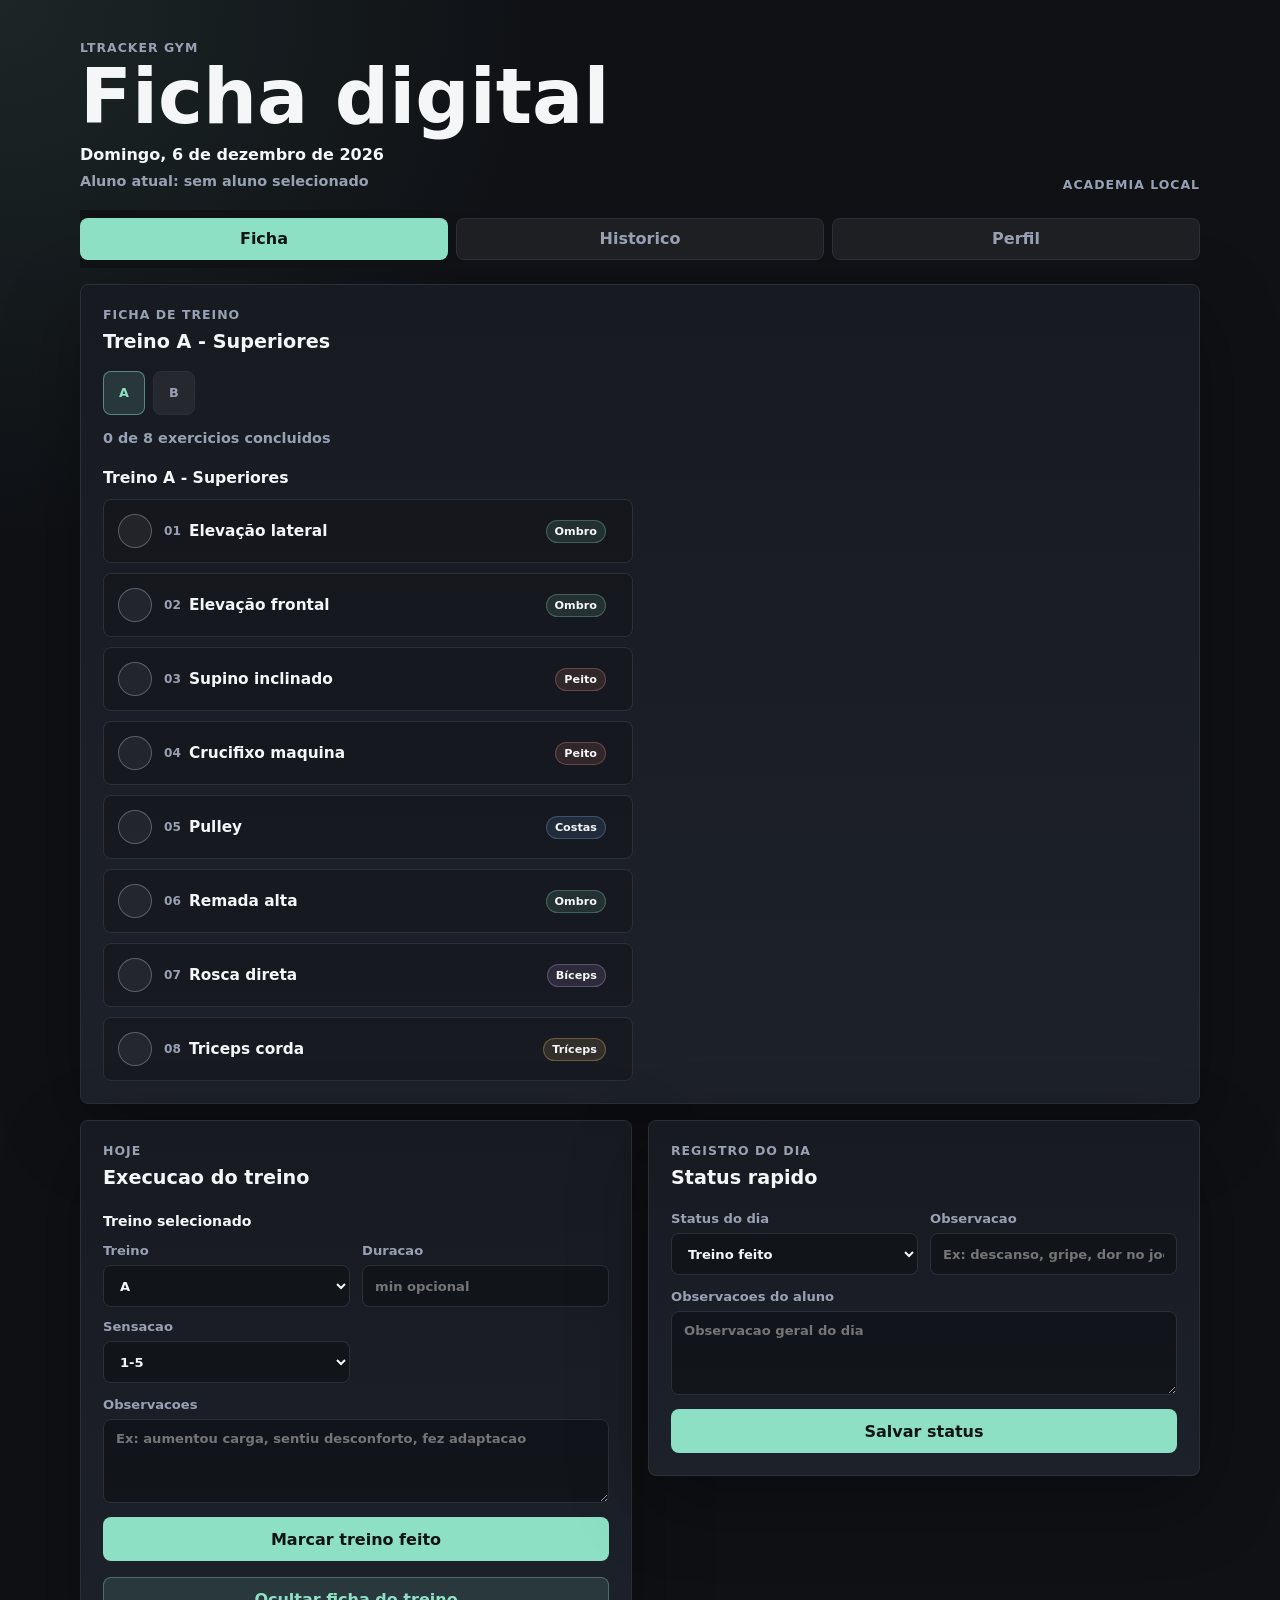
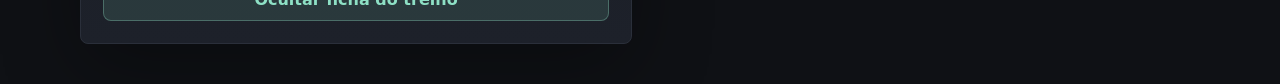
==== commit 70fb28dc: "Add local admin programs flow" ====
--- a/index.html
+++ b/index.html
@@ -13,6 +13,7 @@
           <p class="eyebrow">LTracker Gym</p>
           <h1>Ficha digital</h1>
           <p class="current-date" id="current-date"></p>
+          <p class="current-student" id="current-student-label">Aluno atual: sem aluno selecionado</p>
         </div>
         <p class="date-label">Academia local</p>
       </header>
@@ -31,11 +32,7 @@
               <h2 id="gym-card-title">Treino A</h2>
             </div>
 
-            <div class="workout-tabs" aria-label="Treinos disponiveis">
-              <button class="workout-tab is-active" type="button" data-workout="A">A</button>
-              <button class="workout-tab" type="button" data-workout="B">B</button>
-              <button class="workout-tab is-muted" type="button" disabled>C futuro</button>
-            </div>
+            <div class="workout-tabs" id="workout-tabs" aria-label="Treinos disponiveis"></div>
             <p class="workout-progress" id="workout-progress">0 de 0 exercicios concluidos</p>
 
             <form class="exercise-add-form is-hidden" id="exercise-add-form">
@@ -232,6 +229,7 @@
           </article>
         </div>
       </section>
+
     </main>
 
     <script src="app.js"></script>
--- a/style.css
+++ b/style.css
@@ -53,6 +53,14 @@
   font-weight: 700;
 }
 
+.current-student {
+  margin: 8px 0 0;
+  color: var(--muted);
+  font-size: 0.9rem;
+  font-weight: 700;
+  line-height: 1.35;
+}
+
 .eyebrow,
 .card-kicker,
 .date-label {
@@ -333,7 +341,8 @@
 }
 
 .activity-list,
-.timeline-list {
+.timeline-list,
+.student-list {
   display: grid;
   gap: 10px;
   margin-top: 18px;
@@ -678,6 +687,126 @@
   line-height: 1.45;
 }
 
+.student-form,
+.template-library-form,
+.apply-template-form {
+  display: grid;
+  gap: 14px;
+  margin-top: 16px;
+}
+
+.student-item {
+  display: grid;
+  grid-template-columns: minmax(0, 1fr) auto;
+  align-items: center;
+  gap: 12px;
+  padding: 14px;
+  border: 1px solid var(--border);
+  border-radius: 8px;
+  background: rgba(15, 17, 21, 0.42);
+}
+
+.student-item.is-current {
+  border-color: rgba(142, 224, 197, 0.42);
+  background: rgba(142, 224, 197, 0.08);
+}
+
+.student-item-content {
+  min-width: 0;
+}
+
+.student-item-title {
+  margin: 0 0 6px;
+  color: var(--text);
+  font-size: 0.96rem;
+  font-weight: 800;
+}
+
+.student-item .secondary-button {
+  min-width: 118px;
+}
+
+.student-detail {
+  display: grid;
+  gap: 14px;
+  margin-top: 18px;
+}
+
+.student-detail-header {
+  padding: 14px;
+  border: 1px solid var(--border);
+  border-radius: 8px;
+  background: rgba(15, 17, 21, 0.42);
+}
+
+.student-workout-summary {
+  display: grid;
+  grid-template-columns: repeat(3, minmax(0, 1fr));
+  gap: 10px;
+}
+
+.student-workout-item {
+  padding: 14px;
+  border: 1px solid var(--border);
+  border-radius: 8px;
+  background: rgba(244, 246, 248, 0.04);
+}
+
+.template-library-list {
+  display: grid;
+  gap: 14px;
+  margin-top: 18px;
+}
+
+.template-library-item {
+  display: grid;
+  gap: 14px;
+  padding: 14px;
+  border: 1px solid var(--border);
+  border-radius: 8px;
+  background: rgba(15, 17, 21, 0.42);
+}
+
+.template-library-header {
+  display: flex;
+  align-items: flex-start;
+  justify-content: space-between;
+  gap: 12px;
+}
+
+.template-library-exercises {
+  display: grid;
+  gap: 10px;
+}
+
+.program-workout-block {
+  display: grid;
+  gap: 10px;
+  padding: 12px;
+  border: 1px solid var(--border);
+  border-radius: 8px;
+  background: rgba(15, 17, 21, 0.34);
+}
+
+.program-workout-block h3 {
+  margin: 0;
+  color: var(--text);
+  font-size: 0.95rem;
+}
+
+.template-inline-form {
+  display: grid;
+  grid-template-columns: minmax(0, 1fr) auto;
+  gap: 10px;
+}
+
+.admin-template-exercise {
+  padding: 12px;
+  border: 1px solid var(--border);
+  border-radius: 8px;
+  background: rgba(244, 246, 248, 0.04);
+}
+
 .empty-state {
   min-height: 96px;
   display: flex;
@@ -710,9 +839,15 @@
   }
 
   .app-tabs {
+    grid-template-columns: repeat(3, max-content);
+    overflow-x: auto;
     margin-right: -12px;
     margin-left: -12px;
     padding: 8px 12px;
+  }
+
+  .tab-button {
+    min-width: 92px;
   }
 
   .today-grid {
@@ -761,6 +896,22 @@
   .template-exercise-form {
     grid-template-columns: 1fr;
   }
+
+  .student-item {
+    grid-template-columns: 1fr;
+  }
+
+  .student-workout-summary {
+    grid-template-columns: 1fr;
+  }
+
+  .student-item .secondary-button {
+    width: 100%;
+  }
+
+  .template-inline-form {
+    grid-template-columns: 1fr;
+  }
 }
 
 @media (max-width: 460px) {
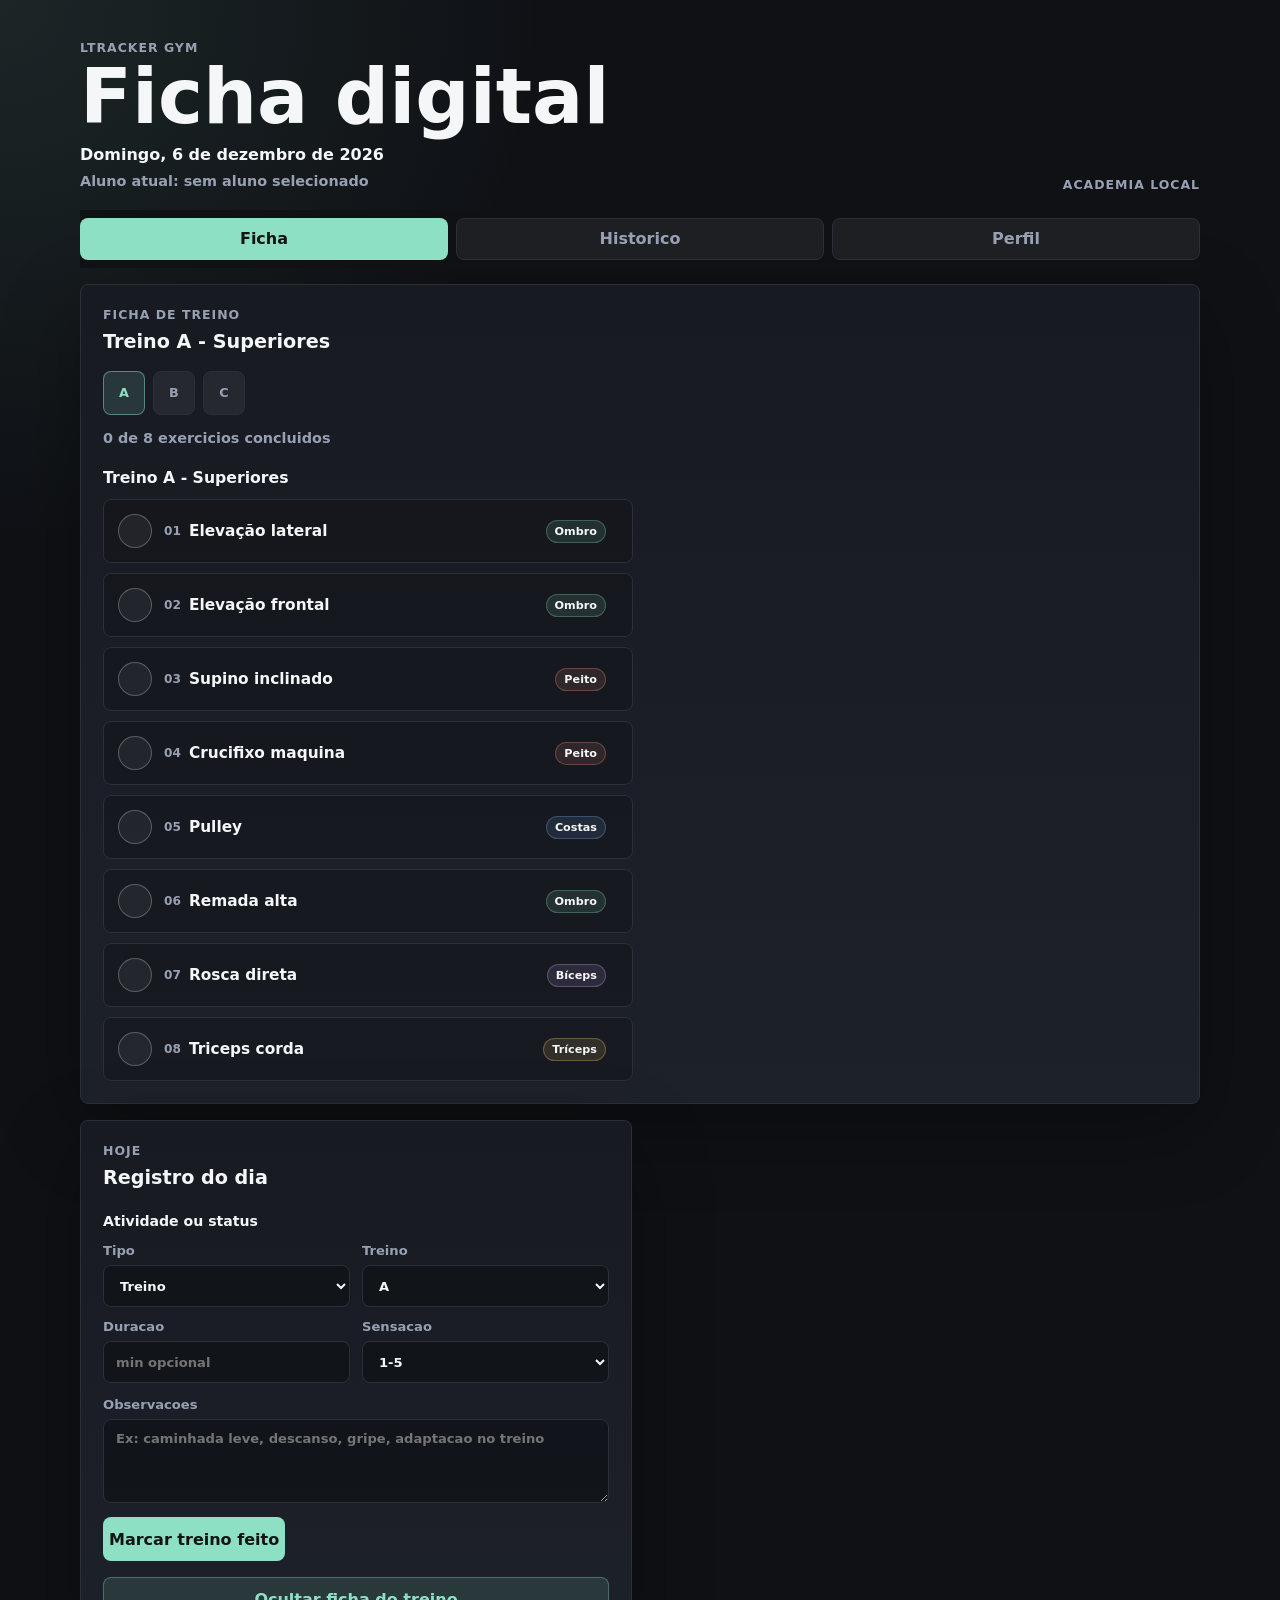
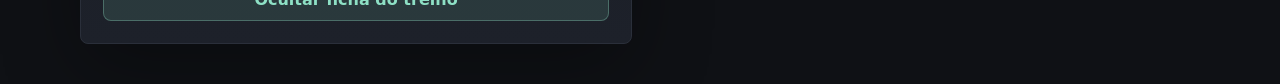
==== commit 313b3bc7: "Allow multiple daily gym entries" ====
--- a/index.html
+++ b/index.html
@@ -54,14 +54,25 @@
           <article class="card">
             <div class="card-header">
               <p class="card-kicker">Hoje</p>
-              <h2>Execucao do treino</h2>
-            </div>
-            <p class="section-title">Treino selecionado</p>
+              <h2>Registro do dia</h2>
+            </div>
+            <p class="section-title">Atividade ou status</p>
             <form class="activity-form" id="activity-form">
               <div class="form-grid">
-                <input id="activityType" name="activityType" type="hidden" value="Academia" />
-
                 <label>
+                  Tipo
+                  <select id="activityType" name="activityType">
+                    <option value="gym">Treino</option>
+                    <option value="walk">Caminhada</option>
+                    <option value="run">Corrida</option>
+                    <option value="bike">Bike</option>
+                    <option value="rest">Descanso</option>
+                    <option value="sick">Doente</option>
+                    <option value="other">Outro</option>
+                  </select>
+                </label>
+
+                <label class="gym-field">
                   Treino
                   <select id="workoutPlan" name="workoutPlan">
                     <option value="A">A</option>
@@ -69,12 +80,12 @@
                   </select>
                 </label>
 
-                <label>
+                <label class="duration-field">
                   Duracao
                   <input id="activityDuration" name="activityDuration" type="text" inputmode="decimal" placeholder="min opcional" />
                 </label>
 
-                <label class="is-hidden">
+                <label class="intensity-field is-hidden">
                   Intensidade
                   <select id="activityIntensity" name="activityIntensity">
                     <option value="">1-5</option>
@@ -106,10 +117,13 @@
 
               <label>
                 Observacoes
-                <textarea id="activityNotes" name="activityNotes" rows="3" placeholder="Ex: aumentou carga, sentiu desconforto, fez adaptacao"></textarea>
+                <textarea id="activityNotes" name="activityNotes" rows="3" placeholder="Ex: caminhada leve, descanso, gripe, adaptacao no treino"></textarea>
               </label>
 
-              <button type="submit">Marcar treino feito</button>
+              <div class="form-actions">
+                <button id="activity-submit" type="submit">Salvar registro</button>
+                <button class="secondary-button is-hidden" id="activity-cancel" type="button">Cancelar</button>
+              </div>
             </form>
 
             <button class="workout-toggle" id="workout-toggle" type="button">
@@ -117,43 +131,6 @@
             </button>
           </article>
 
-          <article class="card status-card">
-            <div class="card-header">
-              <p class="card-kicker">Registro do dia</p>
-              <h2>Status rapido</h2>
-            </div>
-            <form class="daily-form" id="daily-form">
-              <div class="form-grid">
-                <label>
-                  Status do dia
-                  <select id="dayStatus" name="dayStatus">
-                    <option value="active">Treino feito</option>
-                    <option value="planned_rest">Descanso</option>
-                    <option value="recovery">Recuperacao</option>
-                    <option value="sick">Doente</option>
-                  </select>
-                </label>
-
-                <label>
-                  Observacao
-                  <input id="statusNote" name="statusNote" type="text" placeholder="Ex: descanso, gripe, dor no joelho" />
-                </label>
-
-                <input id="weight" name="weight" type="hidden" />
-                <input id="sleepHours" name="sleepHours" type="hidden" />
-                <input id="sleepQuality" name="sleepQuality" type="hidden" />
-                <input id="mood" name="mood" type="hidden" />
-                <input id="soreness" name="soreness" type="hidden" />
-              </div>
-
-              <label>
-                Observacoes do aluno
-                <textarea id="notes" name="notes" rows="3" placeholder="Observacao geral do dia"></textarea>
-              </label>
-
-              <button type="submit">Salvar status</button>
-            </form>
-          </article>
         </div>
       </section>
 
--- a/style.css
+++ b/style.css
@@ -265,6 +265,13 @@
   margin-top: 14px;
 }
 
+.form-actions {
+  display: flex;
+  flex-wrap: wrap;
+  gap: 8px;
+}
+
+.form-actions button,
 .backup-actions button {
   min-width: 136px;
 }
@@ -687,6 +694,22 @@
   line-height: 1.45;
 }
 
+.timeline-actions {
+  display: flex;
+  flex-wrap: wrap;
+  gap: 8px;
+  margin-top: 10px;
+}
+
+.timeline-action {
+  min-height: 34px;
+  padding: 7px 10px;
+  border: 1px solid rgba(244, 246, 248, 0.16);
+  background: rgba(244, 246, 248, 0.06);
+  color: var(--muted);
+  font-size: 0.78rem;
+}
+
 .student-form,
 .template-library-form,
 .apply-template-form {
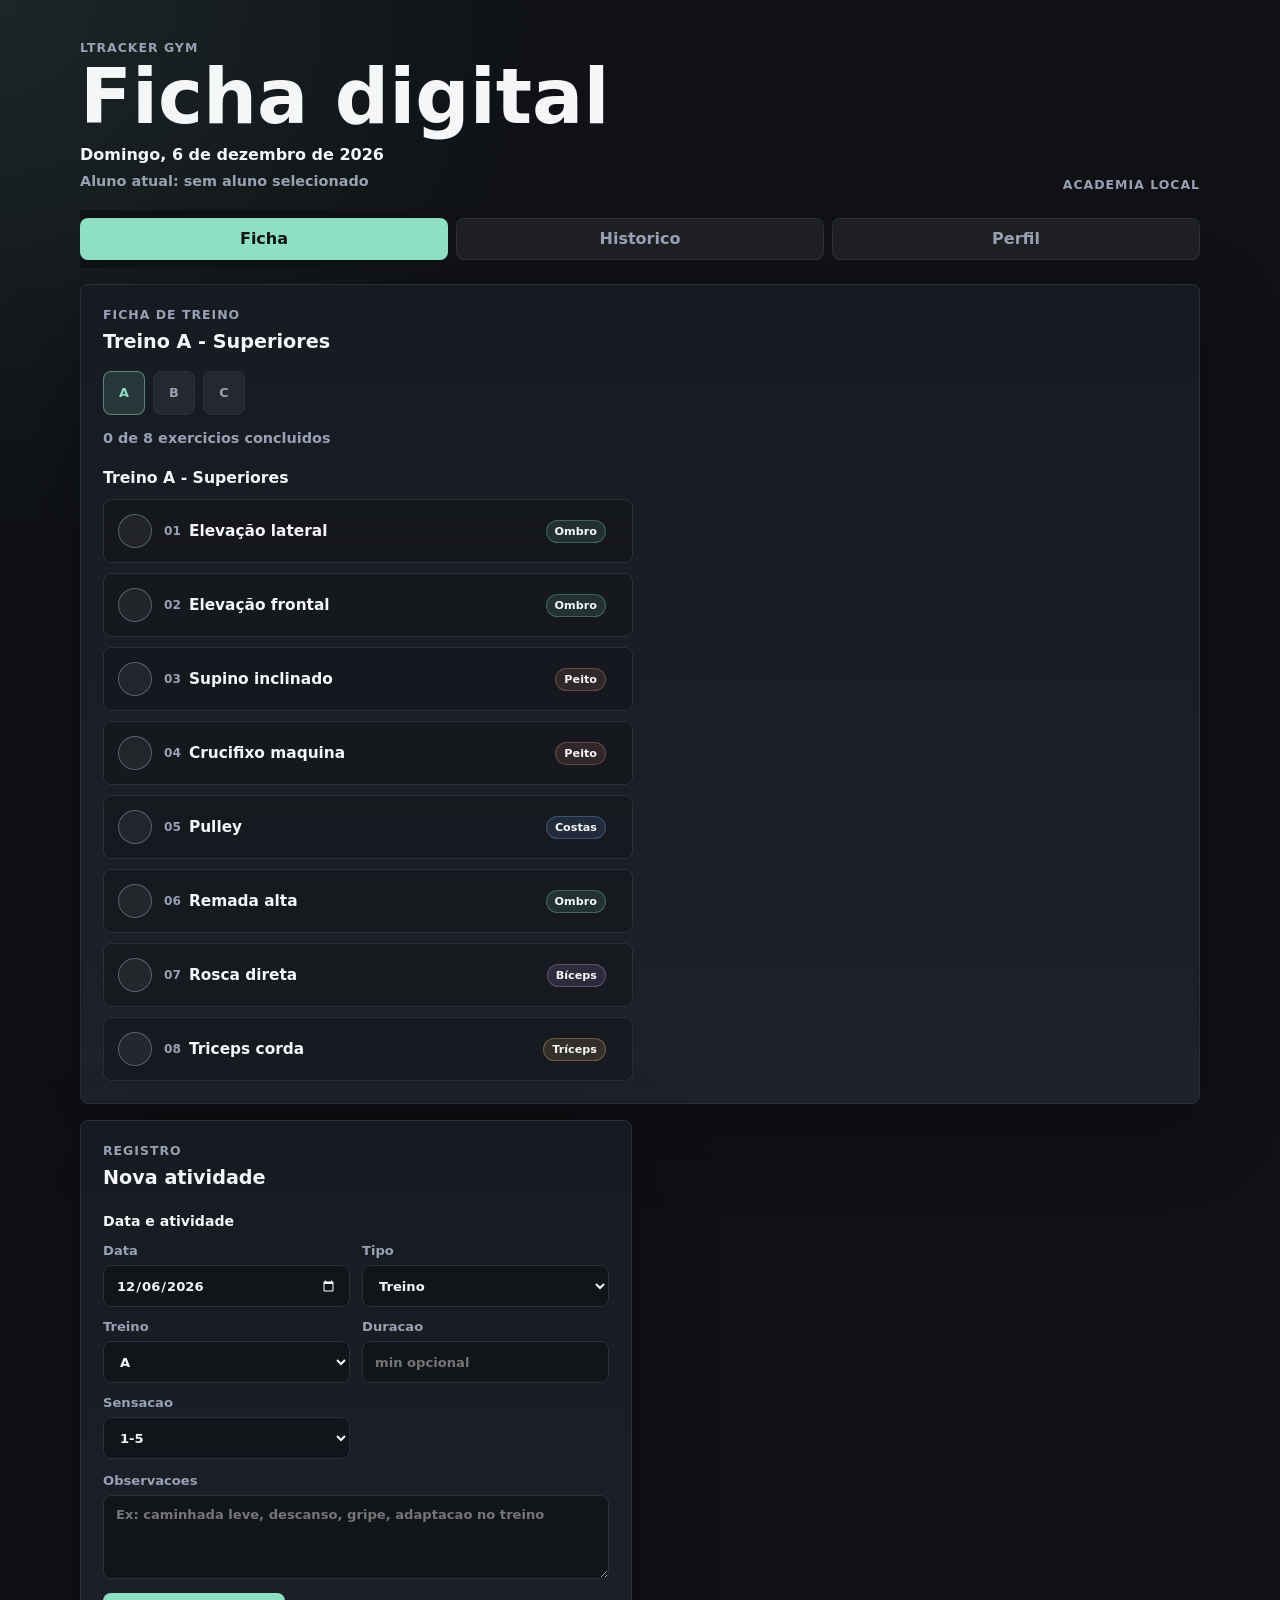
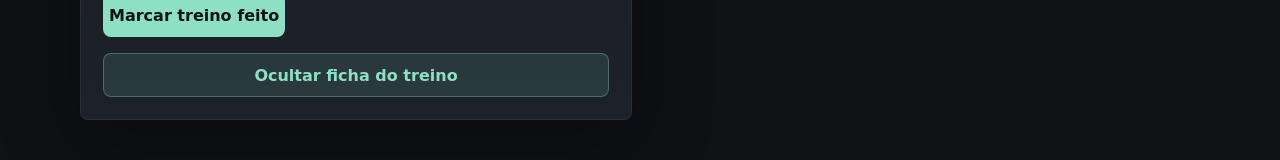
==== commit 1a88d430: "Add dated activity timeline" ====
--- a/index.html
+++ b/index.html
@@ -53,12 +53,17 @@
 
           <article class="card">
             <div class="card-header">
-              <p class="card-kicker">Hoje</p>
-              <h2>Registro do dia</h2>
-            </div>
-            <p class="section-title">Atividade ou status</p>
+              <p class="card-kicker">Registro</p>
+              <h2>Nova atividade</h2>
+            </div>
+            <p class="section-title">Data e atividade</p>
             <form class="activity-form" id="activity-form">
               <div class="form-grid">
+                <label>
+                  Data
+                  <input id="activityDate" name="activityDate" type="date" />
+                </label>
+
                 <label>
                   Tipo
                   <select id="activityType" name="activityType">
--- a/style.css
+++ b/style.css
@@ -646,7 +646,7 @@
 
 .timeline-item {
   display: grid;
-  grid-template-columns: 64px 34px minmax(0, 1fr);
+  grid-template-columns: 64px minmax(0, 1fr);
   gap: 10px;
   padding: 14px 0;
   border-bottom: 1px solid var(--border);
@@ -676,6 +676,22 @@
   min-width: 0;
 }
 
+.timeline-entry {
+  display: grid;
+  grid-template-columns: 34px minmax(0, 1fr);
+  gap: 10px;
+}
+
+.timeline-entry + .timeline-entry {
+  margin-top: 14px;
+  padding-top: 14px;
+  border-top: 1px solid rgba(244, 246, 248, 0.08);
+}
+
+.timeline-entry-content {
+  min-width: 0;
+}
+
 .timeline-title,
 .timeline-notes {
   margin: 0;
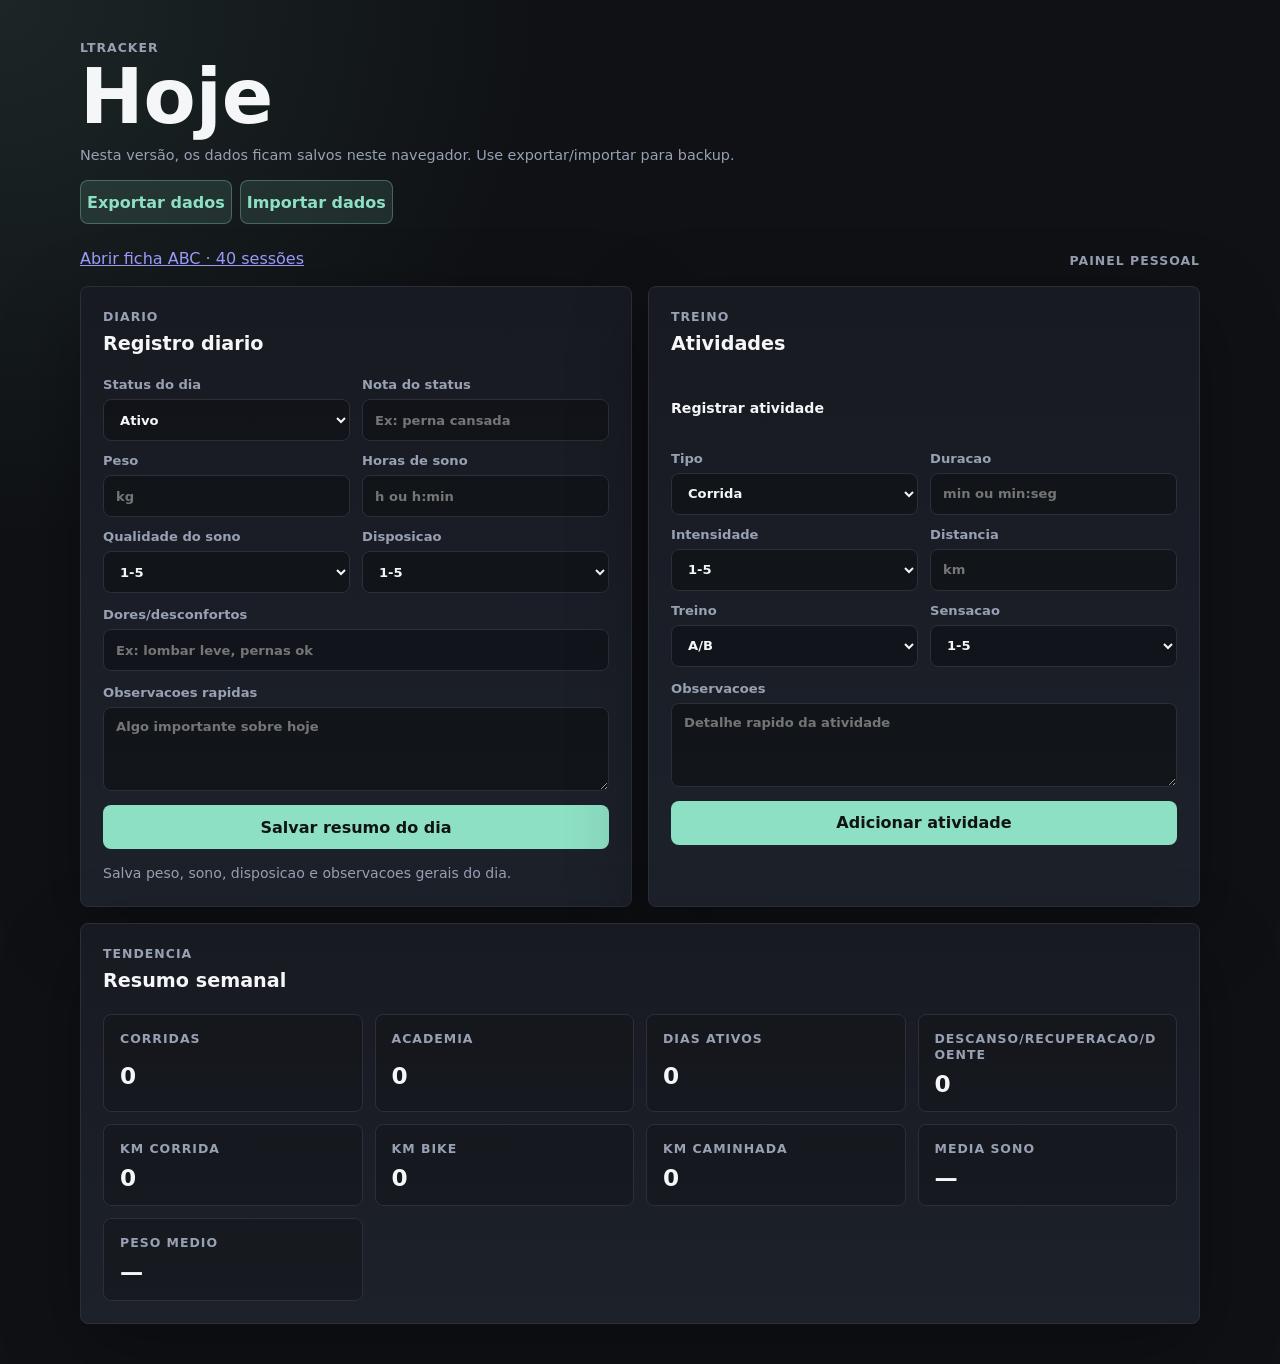
==== commit a00adf8e: "Link the current ABC workout card" ====
--- a/index.html
+++ b/index.html
@@ -3,215 +3,261 @@
   <head>
     <meta charset="UTF-8" />
     <meta name="viewport" content="width=device-width, initial-scale=1.0" />
-    <title>LTracker Gym</title>
+    <title>LTracker</title>
     <link rel="stylesheet" href="style.css" />
   </head>
   <body>
     <main class="app-shell">
       <header class="topbar">
         <div>
-          <p class="eyebrow">LTracker Gym</p>
-          <h1>Ficha digital</h1>
+          <p class="eyebrow">LTracker</p>
+          <h1>Hoje</h1>
           <p class="current-date" id="current-date"></p>
-          <p class="current-student" id="current-student-label">Aluno atual: sem aluno selecionado</p>
+          <p class="storage-note">Nesta versão, os dados ficam salvos neste navegador. Use exportar/importar para backup.</p>
+          <div class="backup-actions" aria-label="Backup dos dados">
+            <button class="secondary-button" id="export-data" type="button">Exportar dados</button>
+            <button class="secondary-button" id="import-data" type="button">Importar dados</button>
+            <input class="is-hidden" id="import-file" type="file" accept="application/json,.json" />
+          </div>
+          <p class="backup-status" id="backup-status" role="status" aria-live="polite"></p>
+          <a class="current-workout-link" href="ficha.html">Abrir ficha ABC · 40 sessões</a>
         </div>
-        <p class="date-label">Academia local</p>
+        <p class="date-label">Painel pessoal</p>
       </header>
 
-      <nav class="app-tabs" aria-label="Areas do LTracker Gym">
-        <button class="tab-button is-active" type="button" data-tab-target="tab-ficha">Ficha</button>
-        <button class="tab-button" type="button" data-tab-target="tab-historico">Historico</button>
-        <button class="tab-button" type="button" data-tab-target="tab-perfil">Perfil</button>
-      </nav>
-
-      <section class="tab-panel" id="tab-ficha" aria-label="Ficha de treino">
-        <div class="today-grid gym-layout">
-          <article class="card card-wide gym-card" id="gym-card">
-            <div class="card-header">
-              <p class="card-kicker">Ficha de treino</p>
-              <h2 id="gym-card-title">Treino A</h2>
-            </div>
-
-            <div class="workout-tabs" id="workout-tabs" aria-label="Treinos disponiveis"></div>
-            <p class="workout-progress" id="workout-progress">0 de 0 exercicios concluidos</p>
-
-            <form class="exercise-add-form is-hidden" id="exercise-add-form">
-              <label>
-                + Adicionar exercicio
-                <input id="newExerciseName" name="newExerciseName" type="text" placeholder="Nome do exercicio" />
-              </label>
-              <button type="submit">Adicionar</button>
-            </form>
-
-            <div class="gym-workouts" id="gym-workouts" aria-live="polite">
-              <section class="gym-workout">
-                <h3 id="active-workout-heading">Treino A</h3>
-                <div class="gym-exercise-list" id="gym-workout-active"></div>
-              </section>
-            </div>
-          </article>
-
-          <article class="card">
-            <div class="card-header">
-              <p class="card-kicker">Registro</p>
-              <h2>Nova atividade</h2>
-            </div>
-            <p class="section-title">Data e atividade</p>
-            <form class="activity-form" id="activity-form">
-              <div class="form-grid">
-                <label>
-                  Data
-                  <input id="activityDate" name="activityDate" type="date" />
-                </label>
-
-                <label>
-                  Tipo
-                  <select id="activityType" name="activityType">
-                    <option value="gym">Treino</option>
-                    <option value="walk">Caminhada</option>
-                    <option value="run">Corrida</option>
-                    <option value="bike">Bike</option>
-                    <option value="rest">Descanso</option>
-                    <option value="sick">Doente</option>
-                    <option value="other">Outro</option>
-                  </select>
-                </label>
-
-                <label class="gym-field">
-                  Treino
-                  <select id="workoutPlan" name="workoutPlan">
-                    <option value="A">A</option>
-                    <option value="B">B</option>
-                  </select>
-                </label>
-
-                <label class="duration-field">
-                  Duracao
-                  <input id="activityDuration" name="activityDuration" type="text" inputmode="decimal" placeholder="min opcional" />
-                </label>
-
-                <label class="intensity-field is-hidden">
-                  Intensidade
-                  <select id="activityIntensity" name="activityIntensity">
-                    <option value="">1-5</option>
-                    <option value="1">1</option>
-                    <option value="2">2</option>
-                    <option value="3">3</option>
-                    <option value="4">4</option>
-                    <option value="5">5</option>
-                  </select>
-                </label>
-
-                <label class="distance-field">
-                  Distancia
-                  <input id="activityDistance" name="activityDistance" type="text" inputmode="decimal" placeholder="km" />
-                </label>
-
-                <label class="gym-field">
-                  Sensacao
-                  <select id="workoutFeeling" name="workoutFeeling">
-                    <option value="">1-5</option>
-                    <option value="1">1</option>
-                    <option value="2">2</option>
-                    <option value="3">3</option>
-                    <option value="4">4</option>
-                    <option value="5">5</option>
-                  </select>
-                </label>
-              </div>
-
-              <label>
-                Observacoes
-                <textarea id="activityNotes" name="activityNotes" rows="3" placeholder="Ex: caminhada leve, descanso, gripe, adaptacao no treino"></textarea>
-              </label>
-
-              <div class="form-actions">
-                <button id="activity-submit" type="submit">Salvar registro</button>
-                <button class="secondary-button is-hidden" id="activity-cancel" type="button">Cancelar</button>
-              </div>
-            </form>
-
-            <button class="workout-toggle" id="workout-toggle" type="button">
-              Ocultar ficha do treino
-            </button>
-          </article>
-
-        </div>
+      <section class="today-grid" aria-label="Resumo de hoje">
+        <article class="card">
+          <div class="card-header">
+            <p class="card-kicker">Diario</p>
+            <h2>Registro diario</h2>
+          </div>
+          <form class="daily-form" id="daily-form">
+            <div class="form-grid">
+              <label>
+                Status do dia
+                <select id="dayStatus" name="dayStatus">
+                  <option value="active">Ativo</option>
+                  <option value="planned_rest">Descanso planejado</option>
+                  <option value="recovery">Recuperacao</option>
+                  <option value="sick">Doente</option>
+                </select>
+              </label>
+
+              <label>
+                Nota do status
+                <input id="statusNote" name="statusNote" type="text" placeholder="Ex: perna cansada" />
+              </label>
+
+              <label>
+                Peso
+                <input id="weight" name="weight" type="text" inputmode="decimal" placeholder="kg" />
+              </label>
+
+              <label>
+                Horas de sono
+                <input id="sleepHours" name="sleepHours" type="text" inputmode="decimal" placeholder="h ou h:min" />
+              </label>
+
+              <label>
+                Qualidade do sono
+                <select id="sleepQuality" name="sleepQuality">
+                  <option value="">1-5</option>
+                  <option value="1">1</option>
+                  <option value="2">2</option>
+                  <option value="3">3</option>
+                  <option value="4">4</option>
+                  <option value="5">5</option>
+                </select>
+              </label>
+
+              <label>
+                Disposicao
+                <select id="mood" name="mood">
+                  <option value="">1-5</option>
+                  <option value="1">1</option>
+                  <option value="2">2</option>
+                  <option value="3">3</option>
+                  <option value="4">4</option>
+                  <option value="5">5</option>
+                </select>
+              </label>
+            </div>
+
+            <label>
+              Dores/desconfortos
+              <input id="soreness" name="soreness" type="text" placeholder="Ex: lombar leve, pernas ok" />
+            </label>
+
+            <label>
+              Observacoes rapidas
+              <textarea id="notes" name="notes" rows="3" placeholder="Algo importante sobre hoje"></textarea>
+            </label>
+
+            <button type="submit">Salvar resumo do dia</button>
+            <p class="form-note">Salva peso, sono, disposicao e observacoes gerais do dia.</p>
+          </form>
+        </article>
+
+        <article class="card">
+          <div class="card-header">
+            <p class="card-kicker">Treino</p>
+            <h2>Atividades</h2>
+          </div>
+          <p class="section-title">Registrar atividade</p>
+          <form class="activity-form" id="activity-form">
+            <div class="form-grid">
+              <label>
+                Tipo
+                <select id="activityType" name="activityType">
+                  <option value="Corrida">Corrida</option>
+                  <option value="Bike">Bike</option>
+                  <option value="Caminhada">Caminhada</option>
+                  <option value="Academia">Academia</option>
+                </select>
+              </label>
+
+              <label>
+                Duracao
+                <input id="activityDuration" name="activityDuration" type="text" inputmode="decimal" placeholder="min ou min:seg" />
+              </label>
+
+              <label>
+                Intensidade
+                <select id="activityIntensity" name="activityIntensity">
+                  <option value="">1-5</option>
+                  <option value="1">1</option>
+                  <option value="2">2</option>
+                  <option value="3">3</option>
+                  <option value="4">4</option>
+                  <option value="5">5</option>
+                </select>
+              </label>
+
+              <label class="distance-field">
+                Distancia
+                <input id="activityDistance" name="activityDistance" type="text" inputmode="decimal" placeholder="km" />
+              </label>
+
+              <label class="gym-field">
+                Treino
+                <select id="workoutPlan" name="workoutPlan">
+                  <option value="">A/B</option>
+                  <option value="A">A</option>
+                  <option value="B">B</option>
+                </select>
+              </label>
+
+              <label class="gym-field">
+                Sensacao
+                <select id="workoutFeeling" name="workoutFeeling">
+                  <option value="">1-5</option>
+                  <option value="1">1</option>
+                  <option value="2">2</option>
+                  <option value="3">3</option>
+                  <option value="4">4</option>
+                  <option value="5">5</option>
+                </select>
+              </label>
+            </div>
+
+            <label>
+              Observacoes
+              <textarea id="activityNotes" name="activityNotes" rows="3" placeholder="Detalhe rapido da atividade"></textarea>
+            </label>
+
+            <button type="submit">Adicionar atividade</button>
+          </form>
+
+          <button class="workout-toggle is-hidden" id="workout-toggle" type="button">
+            Ver ficha do treino
+          </button>
+
+          <div class="activity-list" id="activity-list" aria-live="polite"></div>
+        </article>
+
+        <article class="card card-wide gym-card is-hidden" id="gym-card">
+          <div class="card-header">
+            <p class="card-kicker">Ficha de treino</p>
+            <h2 id="gym-card-title">Treino A</h2>
+          </div>
+          <div class="template-actions">
+            <button class="secondary-button" id="template-edit-toggle" type="button">Modo editar ficha</button>
+          </div>
+
+          <form class="exercise-add-form is-hidden" id="exercise-add-form">
+            <label>
+              + Adicionar exercicio
+              <input id="newExerciseName" name="newExerciseName" type="text" placeholder="Nome do exercicio" />
+            </label>
+            <button type="submit">Adicionar</button>
+          </form>
+
+          <div class="gym-workouts" id="gym-workouts" aria-live="polite">
+            <section class="gym-workout">
+              <h3>Treino A</h3>
+              <div class="gym-exercise-list" id="gym-workout-a"></div>
+            </section>
+
+            <section class="gym-workout">
+              <h3>Treino B</h3>
+              <div class="gym-exercise-list" id="gym-workout-b"></div>
+            </section>
+          </div>
+        </article>
+
+        <article class="card card-wide">
+          <div class="card-header">
+            <p class="card-kicker">Tendencia</p>
+            <h2>Resumo semanal</h2>
+          </div>
+          <div class="weekly-summary" id="weekly-summary">
+            <div class="metric">
+              <span class="metric-label">Corridas</span>
+              <strong id="weekly-runs">0</strong>
+            </div>
+
+            <div class="metric">
+              <span class="metric-label">Academia</span>
+              <strong id="weekly-gym">0</strong>
+            </div>
+
+            <div class="metric">
+              <span class="metric-label">Dias ativos</span>
+              <strong id="weekly-active-days">0</strong>
+            </div>
+
+            <div class="metric">
+              <span class="metric-label">Descanso/recuperacao/doente</span>
+              <strong id="weekly-rest-days">0</strong>
+            </div>
+
+            <div class="metric">
+              <span class="metric-label">Km corrida</span>
+              <strong id="weekly-run-km">0</strong>
+            </div>
+
+            <div class="metric">
+              <span class="metric-label">Km bike</span>
+              <strong id="weekly-bike-km">0</strong>
+            </div>
+
+            <div class="metric">
+              <span class="metric-label">Km caminhada</span>
+              <strong id="weekly-walk-km">0</strong>
+            </div>
+
+            <div class="metric">
+              <span class="metric-label">Media sono</span>
+              <strong id="weekly-sleep">&mdash;</strong>
+            </div>
+
+            <div class="metric">
+              <span class="metric-label">Peso medio</span>
+              <strong id="weekly-weight">&mdash;</strong>
+            </div>
+          </div>
+        </article>
       </section>
-
-      <section class="tab-panel" id="tab-historico" aria-label="Historico simples" hidden>
-        <article class="card card-wide">
-          <div class="card-header">
-            <p class="card-kicker">Historico</p>
-            <h2>Linha do tempo</h2>
-          </div>
-          <div class="history-summary" id="history-summary">
-            <div class="metric">
-              <span class="metric-label">Treinos feitos</span>
-              <strong id="history-workouts">0</strong>
-            </div>
-
-            <div class="metric">
-              <span class="metric-label">Ultimo treino</span>
-              <strong id="history-last-workout">-</strong>
-            </div>
-
-            <div class="metric">
-              <span class="metric-label">Sequencia recente</span>
-              <strong id="history-streak">0</strong>
-            </div>
-
-            <div class="metric">
-              <span class="metric-label">Treino ativo</span>
-              <strong id="history-active-workout">A</strong>
-            </div>
-          </div>
-          <div class="history-advice" id="history-advice" aria-live="polite"></div>
-          <div class="timeline-list" id="timeline-list" aria-live="polite"></div>
-        </article>
-      </section>
-
-      <section class="tab-panel" id="tab-perfil" aria-label="Perfil e configuracoes" hidden>
-        <div class="today-grid">
-          <article class="card student-card">
-            <div class="card-header">
-              <p class="card-kicker">Aluno atual</p>
-              <h2>Perfil local</h2>
-            </div>
-            <label>
-              Nome do aluno
-              <input id="student-name" name="studentName" type="text" placeholder="Nome temporario" />
-            </label>
-            <p class="form-note">Nome salvo no backup local desta versao inicial.</p>
-          </article>
-
-          <article class="card">
-            <div class="card-header">
-              <p class="card-kicker">Ficha</p>
-              <h2>Edicao</h2>
-            </div>
-            <div class="profile-actions">
-              <button class="secondary-button" id="template-edit-toggle" type="button">Modo editar ficha</button>
-            </div>
-            <p class="form-note">A edicao aparece na aba Ficha e continua simples para esta etapa.</p>
-          </article>
-
-          <article class="card card-wide">
-            <div class="card-header">
-              <p class="card-kicker">Dados</p>
-              <h2>Backup local</h2>
-            </div>
-            <p class="storage-note">Nesta versao, os dados ficam salvos neste navegador. Use exportar/importar para backup.</p>
-            <div class="backup-actions" aria-label="Backup dos dados">
-              <button class="secondary-button" id="export-data" type="button">Exportar dados</button>
-              <button class="secondary-button" id="import-data" type="button">Importar dados</button>
-              <input class="is-hidden" id="import-file" type="file" accept="application/json,.json" />
-            </div>
-            <p class="backup-status" id="backup-status" role="status" aria-live="polite"></p>
-          </article>
-        </div>
-      </section>
-
     </main>
 
     <script src="app.js"></script>
